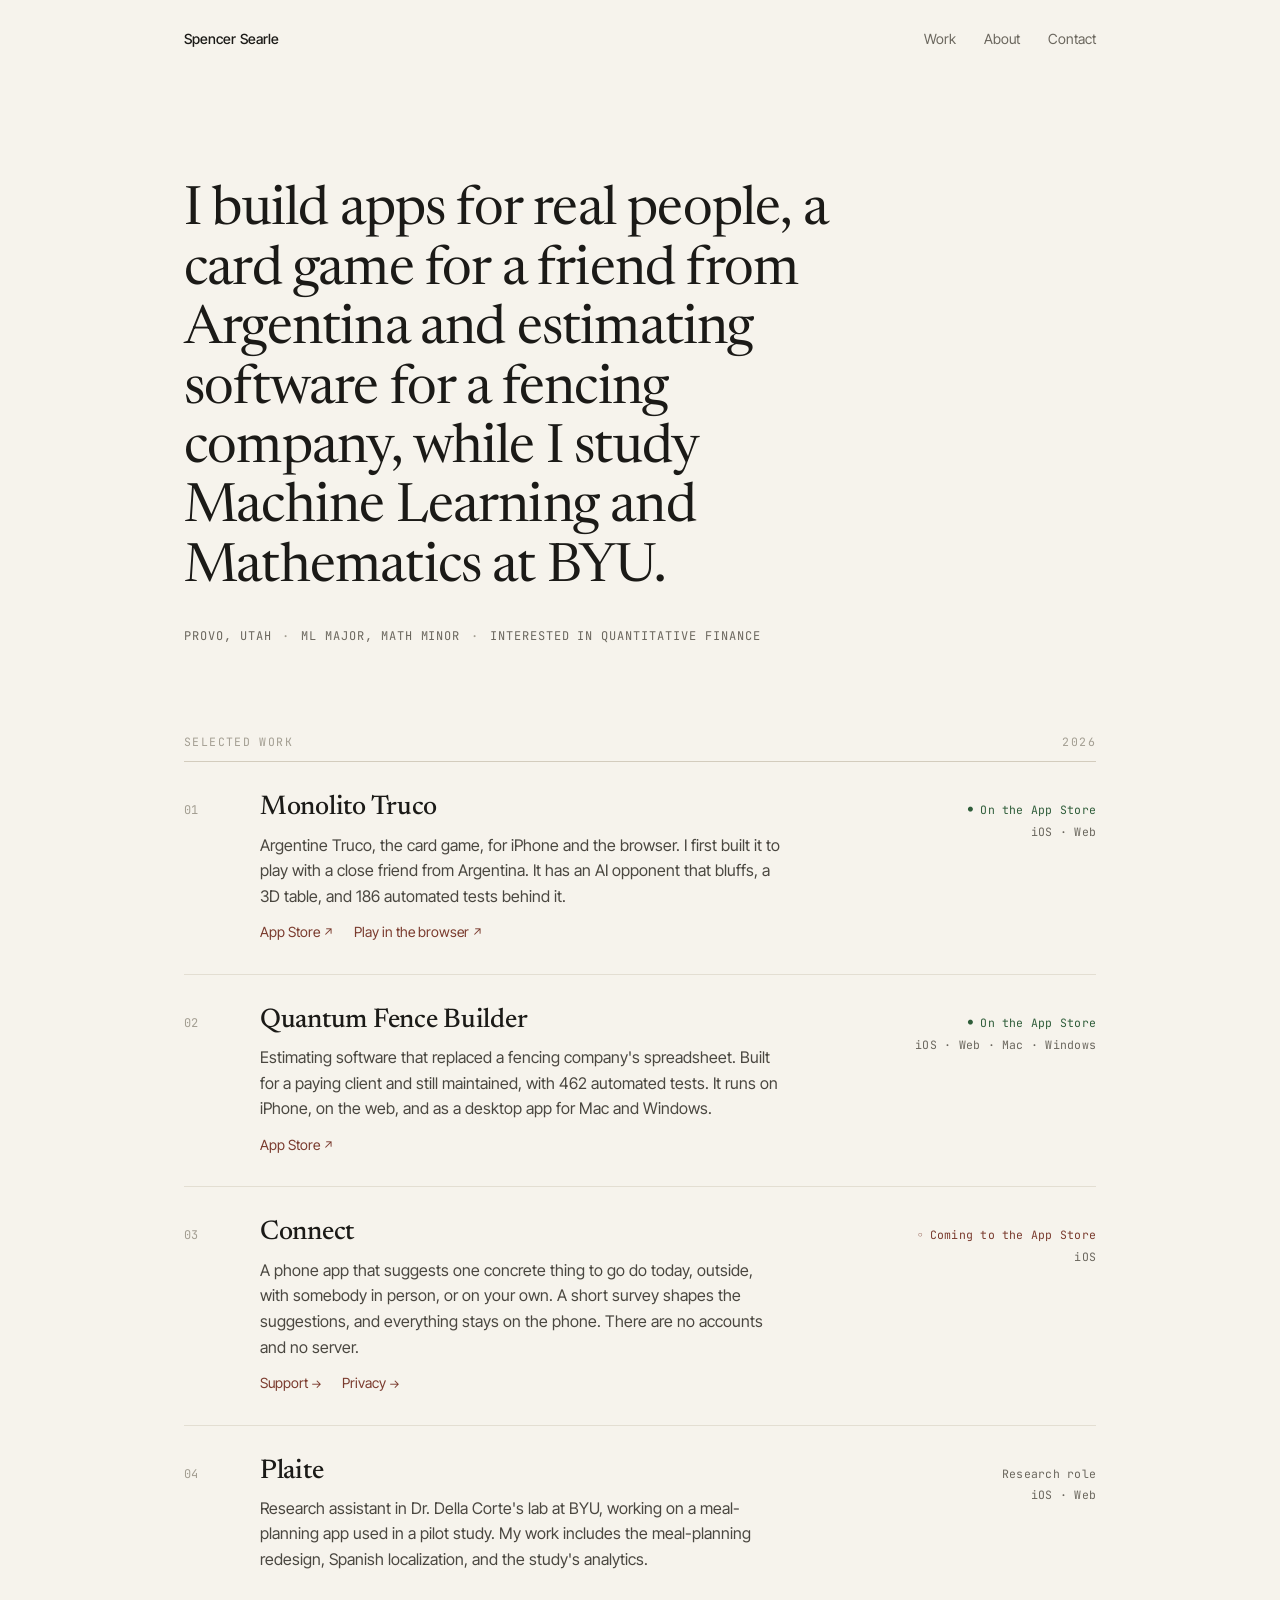
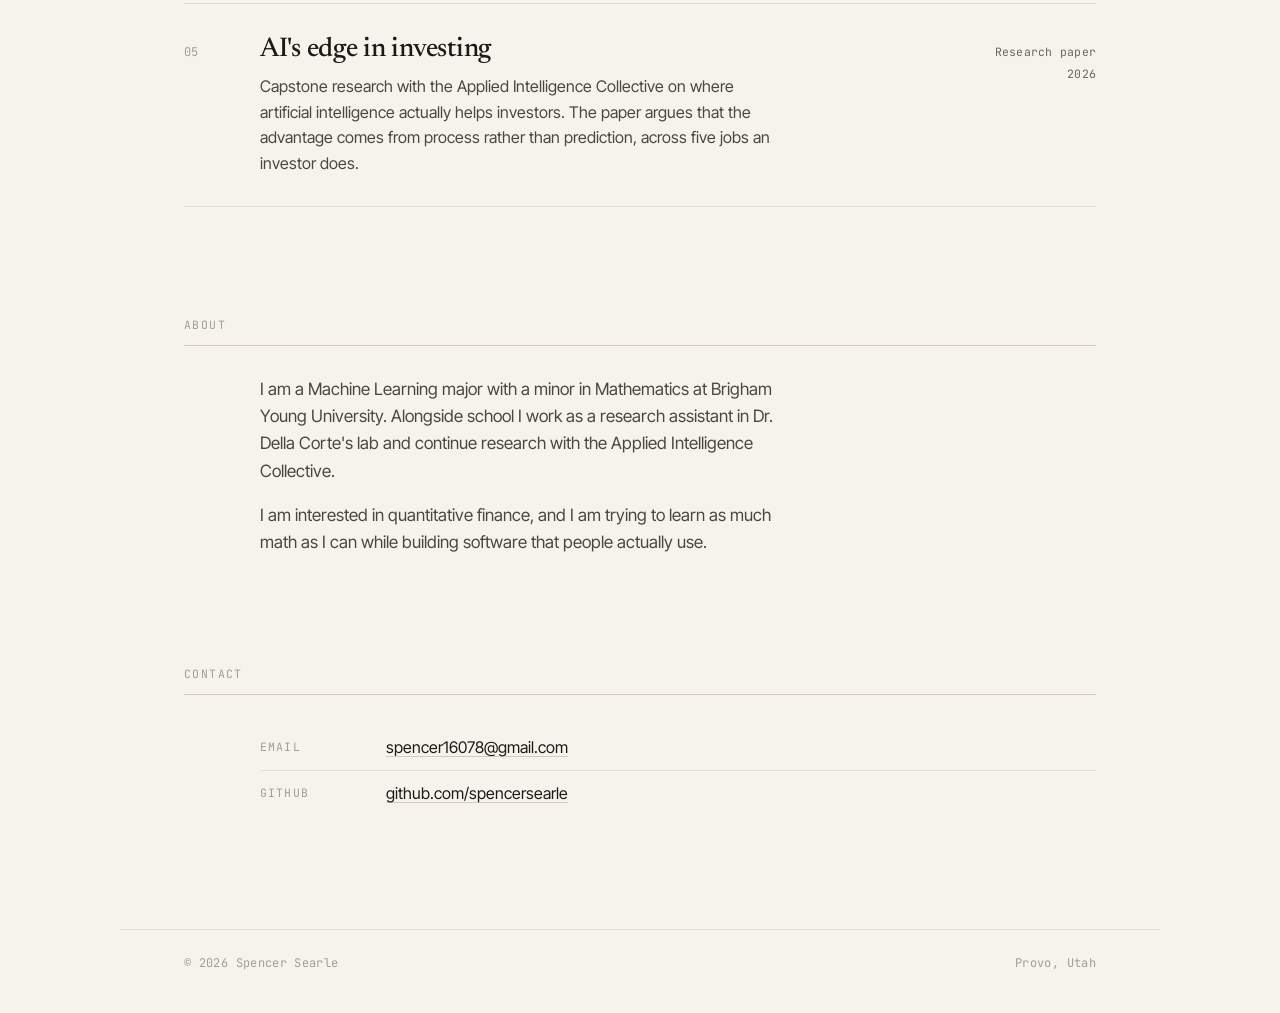
==== index.html @ 627485b9 "Portfolio v1: home page, Connect privacy and support pages Editorial design: warm paper, serif headi" ====
<!doctype html>
<html lang="en">
<head>
  <meta charset="utf-8">
  <meta name="viewport" content="width=device-width, initial-scale=1">
  <title>Spencer Searle</title>
  <meta name="description" content="Spencer Searle, Machine Learning major and Mathematics minor at Brigham Young University. Apps on the App Store and research in machine learning and finance.">
  <meta name="theme-color" content="#F6F3EC" media="(prefers-color-scheme: light)">
  <meta name="theme-color" content="#161512" media="(prefers-color-scheme: dark)">
  <meta property="og:title" content="Spencer Searle">
  <meta property="og:description" content="Machine Learning and Mathematics at BYU. Apps on the App Store and research in machine learning and finance.">
  <meta property="og:type" content="website">
  <meta property="og:url" content="https://spencersearle.github.io/">
  <link rel="icon" href="/assets/favicon.svg" type="image/svg+xml">
  <link rel="preconnect" href="https://fonts.googleapis.com">
  <link rel="preconnect" href="https://fonts.gstatic.com" crossorigin>
  <link href="https://fonts.googleapis.com/css2?family=Inter+Tight:wght@400;500&family=JetBrains+Mono:wght@400&family=Newsreader:opsz,wght@6..72,400;6..72,500&display=swap" rel="stylesheet">
  <link rel="stylesheet" href="/assets/site.css">
</head>
<body>
  <a class="skip" href="#work">Skip to work</a>

  <header class="wrap site-head">
    <a class="name" href="/">Spencer Searle</a>
    <nav aria-label="Primary">
      <a href="#work">Work</a>
      <a href="#about">About</a>
      <a href="#contact">Contact</a>
    </nav>
  </header>

  <main>
    <section class="wrap hero">
      <!-- Placeholder intro. Spencer is rewriting this himself. -->
      <h1>I build apps for real people, a card game for a friend from Argentina and estimating software for a fencing company, while I study Machine Learning and Mathematics at BYU.</h1>
      <p class="meta-line"><span>Provo, Utah</span><span>ML major, Math minor</span><span>Interested in quantitative finance</span></p>
    </section>

    <section class="wrap block" id="work" aria-labelledby="work-h">
      <h2 class="sec-head" id="work-h"><span>Selected work</span><span>2026</span></h2>
      <ol class="work">
        <li>
          <span class="n">01</span>
          <div>
            <h3>Monolito Truco</h3>
            <p>Argentine Truco, the card game, for iPhone and the browser. I first built it to play with a close friend from Argentina. It has an AI opponent that bluffs, a 3D table, and 186 automated tests behind it.</p>
            <div class="links">
              <a href="https://apps.apple.com/us/app/monolito-truco/id6793739346">App Store</a>
              <a href="https://spencersearle.github.io/monolito-truco/">Play in the browser</a>
            </div>
          </div>
          <div class="side"><span class="status live">On the App Store</span>iOS · Web</div>
        </li>
        <li>
          <span class="n">02</span>
          <div>
            <h3>Quantum Fence Builder</h3>
            <p>Estimating software that replaced a fencing company's spreadsheet. Built for a paying client and still maintained, with 462 automated tests. It runs on iPhone, on the web, and as a desktop app for Mac and Windows.</p>
            <div class="links">
              <a href="https://apps.apple.com/us/app/quantum-fence-builder/id6800944401">App Store</a>
            </div>
          </div>
          <div class="side"><span class="status live">On the App Store</span>iOS · Web · Mac · Windows</div>
        </li>
        <li>
          <span class="n">03</span>
          <div>
            <h3>Connect</h3>
            <p>A phone app that suggests one concrete thing to go do today, outside, with somebody in person, or on your own. A short survey shapes the suggestions, and everything stays on the phone. There are no accounts and no server.</p>
            <div class="links">
              <a href="/connect/support/">Support</a>
              <a href="/connect/privacy/">Privacy</a>
            </div>
          </div>
          <div class="side"><span class="status soon">Coming to the App Store</span>iOS</div>
        </li>
        <li>
          <span class="n">04</span>
          <div>
            <h3>Plaite</h3>
            <p>Research assistant in Dr. Della Corte's lab at BYU, working on a meal-planning app used in a pilot study. My work includes the meal-planning redesign, Spanish localization, and the study's analytics.</p>
          </div>
          <div class="side"><span class="status">Research role</span>iOS · Web</div>
        </li>
        <li>
          <span class="n">05</span>
          <div>
            <h3>AI's edge in investing</h3>
            <p>Capstone research with the Applied Intelligence Collective on where artificial intelligence actually helps investors. The paper argues that the advantage comes from process rather than prediction, across five jobs an investor does.</p>
          </div>
          <div class="side"><span class="status">Research paper</span>2026</div>
        </li>
      </ol>
    </section>

    <section class="wrap block" id="about" aria-labelledby="about-h">
      <h2 class="sec-head" id="about-h"><span>About</span><span></span></h2>
      <div class="two-col">
        <span class="n"></span>
        <div class="prose">
          <p>I am a Machine Learning major with a minor in Mathematics at Brigham Young University. Alongside school I work as a research assistant in Dr. Della Corte's lab and continue research with the Applied Intelligence Collective.</p>
          <p>I am interested in quantitative finance, and I am trying to learn as much math as I can while building software that people actually use.</p>
          <!-- Resume slot. Not linked until Spencer picks the PDF.
          <p><a href="/resume.pdf">Resume (PDF)</a></p>
          -->
        </div>
      </div>
    </section>

    <section class="wrap block" id="contact" aria-labelledby="contact-h">
      <h2 class="sec-head" id="contact-h"><span>Contact</span><span></span></h2>
      <div class="two-col">
        <span class="n"></span>
        <ul class="contact">
          <li><span class="k">Email</span><a href="mailto:spencer16078@gmail.com">spencer16078@gmail.com</a></li>
          <li><span class="k">GitHub</span><a href="https://github.com/spencersearle">github.com/spencersearle</a></li>
          <!-- LinkedIn: add the profile URL before going live.
          <li><span class="k">LinkedIn</span><a href="https://www.linkedin.com/in/">linkedin.com/in/</a></li>
          -->
        </ul>
      </div>
    </section>
  </main>

  <footer class="wrap site-foot">
    <span>© 2026 Spencer Searle</span>
    <span>Provo, Utah</span>
  </footer>
</body>
</html>
---- assets/site.css ----
/* Editorial direction: warm paper, serif headings, mono metadata.
   One stylesheet for every page on the site. */

:root {
  --paper: #F6F3EC;
  --paper-raised: #EFEAE0;
  --ink: #1B1A17;
  --ink-soft: #4A4740;
  --muted: #6B675E;
  --faint: #A39E92;
  --rule: #E3DED2;
  --rule-strong: #D3CCBD;
  --accent: #7A3B2E;
  --live: #2F5D3A;

  --serif: 'Newsreader', Georgia, 'Times New Roman', serif;
  --sans: 'Inter Tight', -apple-system, BlinkMacSystemFont, 'Segoe UI', sans-serif;
  --mono: 'JetBrains Mono', ui-monospace, 'SF Mono', Menlo, monospace;

  --measure: 1040px;
  --gutter: clamp(20px, 5vw, 64px);

  color-scheme: light;
}

@media (prefers-color-scheme: dark) {
  :root {
    --paper: #161512;
    --paper-raised: #1E1C18;
    --ink: #ECE7DC;
    --ink-soft: #BDB7AA;
    --muted: #8F897C;
    --faint: #66615A;
    --rule: #2A2823;
    --rule-strong: #3A372F;
    --accent: #D9917F;
    --live: #8CC497;
    color-scheme: dark;
  }
}

*, *::before, *::after { box-sizing: border-box; }

html { -webkit-text-size-adjust: 100%; }

body {
  margin: 0;
  background: var(--paper);
  color: var(--ink);
  font: 400 16px/1.6 var(--sans);
  -webkit-font-smoothing: antialiased;
  text-rendering: optimizeLegibility;
}

a { color: inherit; text-decoration-color: var(--rule-strong); text-underline-offset: 3px; text-decoration-thickness: 1px; }
a:hover { text-decoration-color: currentColor; }
a:focus-visible { outline: 2px solid var(--accent); outline-offset: 3px; border-radius: 2px; }

.wrap { max-width: var(--measure); margin: 0 auto; padding: 0 var(--gutter); }

.skip { position: absolute; left: -9999px; }
.skip:focus { left: 16px; top: 16px; background: var(--ink); color: var(--paper); padding: 8px 12px; z-index: 10; }

/* ---------- Header ---------- */

.site-head {
  display: flex; justify-content: space-between; align-items: baseline;
  gap: 24px; padding-top: 28px; padding-bottom: 28px;
  font-size: 14px; color: var(--muted);
}
.site-head .name { color: var(--ink); font-weight: 500; text-decoration: none; letter-spacing: .005em; }
.site-head nav { display: flex; gap: 28px; }
.site-head nav a { text-decoration: none; }
.site-head nav a:hover { color: var(--ink); }

/* ---------- Hero ---------- */

.hero { padding-block: clamp(48px, 10vw, 104px) clamp(56px, 9vw, 88px); }
.hero h1 {
  font: 400 clamp(32px, 5.2vw, 54px)/1.1 var(--serif);
  letter-spacing: -.015em;
  margin: 0;
  max-width: 22ch;
  font-optical-sizing: auto;
}
.meta-line {
  font: 400 12px/1.8 var(--mono);
  letter-spacing: .08em;
  text-transform: uppercase;
  color: var(--muted);
  margin: 28px 0 0;
}
.meta-line span + span::before { content: "·"; margin: 0 .9em; color: var(--faint); }

/* ---------- Section heading ---------- */

.sec-head {
  display: flex; justify-content: space-between;
  font: 400 11.5px/1 var(--mono);
  letter-spacing: .12em; text-transform: uppercase;
  color: var(--faint);
  padding-bottom: 14px;
  border-bottom: 1px solid var(--rule-strong);
  margin: 0;
}

/* ---------- Work index ---------- */

.work { list-style: none; margin: 0 0 clamp(72px, 10vw, 112px); padding: 0; }
.work li {
  display: grid;
  grid-template-columns: 52px minmax(0, 1fr) 210px;
  gap: 24px;
  padding: 30px 0;
  border-bottom: 1px solid var(--rule);
  align-items: baseline;
}
.work .n { font: 400 12px/1 var(--mono); color: var(--faint); padding-top: 4px; }
.work h3 {
  font: 500 clamp(22px, 2.6vw, 27px)/1.2 var(--serif);
  letter-spacing: -.01em;
  margin: 0 0 8px;
}
.work p { margin: 0; color: var(--ink-soft); max-width: 58ch; }
.work .links { margin-top: 12px; display: flex; flex-wrap: wrap; gap: 6px 20px; font-size: 14px; }
.work .links a { color: var(--accent); text-decoration: none; }
.work .links a:hover { text-decoration: underline; }
.work .links a::after { content: " ↗"; font-size: .85em; }
.work .links a[href^="/"]::after, .work .links a[href^="#"]::after { content: " →"; }

.side { text-align: right; font: 400 11.5px/1.9 var(--mono); color: var(--muted); letter-spacing: .02em; }
.status { display: block; }
.status.live { color: var(--live); }
.status.live::before { content: "●"; font-size: 8px; margin-right: 7px; vertical-align: 2px; }
.status.soon { color: var(--accent); }
.status.soon::before { content: "○"; font-size: 8px; margin-right: 7px; vertical-align: 2px; }

/* ---------- About & contact ---------- */

.two-col {
  display: grid; grid-template-columns: 52px minmax(0, 1fr); gap: 24px;
  padding: 30px 0 0;
}
.two-col .prose { max-width: 60ch; }
.prose p { margin: 0 0 1em; color: var(--ink-soft); font-size: 17px; }
.prose p:last-child { margin-bottom: 0; }

section + section { margin-top: 0; }
.block { margin-bottom: clamp(72px, 10vw, 112px); }

.contact { list-style: none; margin: 0; padding: 0; }
.contact li { display: grid; grid-template-columns: 110px 1fr; gap: 16px; padding: 10px 0; border-bottom: 1px solid var(--rule); }
.contact li:last-child { border-bottom: 0; }
.contact .k { font: 400 11.5px/2 var(--mono); letter-spacing: .1em; text-transform: uppercase; color: var(--faint); }

/* ---------- Footer ---------- */

.site-foot {
  border-top: 1px solid var(--rule);
  padding-top: 24px; padding-bottom: 40px;
  display: flex; justify-content: space-between; gap: 16px; flex-wrap: wrap;
  font: 400 12px/1.6 var(--mono); color: var(--faint); letter-spacing: .03em;
}
.site-foot a { text-decoration: none; }
.site-foot a:hover { color: var(--ink); }

/* ---------- Document pages (privacy, support) ---------- */

.doc { padding-block: clamp(40px, 8vw, 80px) clamp(64px, 10vw, 104px); }
.doc .crumb { font: 400 12px/1 var(--mono); letter-spacing: .1em; text-transform: uppercase; color: var(--faint); margin: 0 0 20px; }
.doc .crumb a { text-decoration: none; }
.doc .crumb a:hover { color: var(--ink); }
.doc h1 { font: 400 clamp(32px, 5vw, 46px)/1.1 var(--serif); letter-spacing: -.015em; margin: 0; }
.doc .updated { font: 400 12px/1 var(--mono); color: var(--muted); letter-spacing: .04em; margin: 18px 0 0; }
.doc .lede { font: 400 20px/1.5 var(--serif); color: var(--ink); max-width: 36em; margin: 36px 0 0; }
.doc h2 {
  font: 500 22px/1.25 var(--serif); letter-spacing: -.005em;
  margin: 48px 0 12px; padding-top: 24px; border-top: 1px solid var(--rule);
}
.doc p, .doc li { color: var(--ink-soft); max-width: 65ch; }
.doc ul { padding-left: 1.2em; }
.doc li { margin-bottom: .5em; }
.doc li::marker { color: var(--faint); }
.doc strong { color: var(--ink); font-weight: 500; }
.doc .callout {
  background: var(--paper-raised); border-left: 2px solid var(--accent);
  padding: 18px 22px; margin: 32px 0 0; max-width: 65ch;
}
.doc .callout p { margin: 0; color: var(--ink); }

/* ---------- Small screens ---------- */

@media (max-width: 720px) {
  .site-head nav { gap: 18px; }
  .work li { grid-template-columns: 1fr; gap: 6px; padding: 26px 0; }
  .work .n { padding: 0 0 4px; }
  .side { text-align: left; display: flex; flex-wrap: wrap; gap: 0 18px; margin-top: 10px; }
  .side .status { display: inline; }
  .two-col { grid-template-columns: 1fr; gap: 0; }
  .two-col > .n { display: none; }
  .contact li { grid-template-columns: 84px 1fr; }
  .meta-line span { display: inline-block; }
}

@media (max-width: 420px) {
  .site-head { flex-direction: column; gap: 10px; }
  .meta-line span + span::before { content: none; }
  .meta-line span { display: block; }
}

@media (prefers-reduced-motion: no-preference) {
  a { transition: color .15s, text-decoration-color .15s; }
}
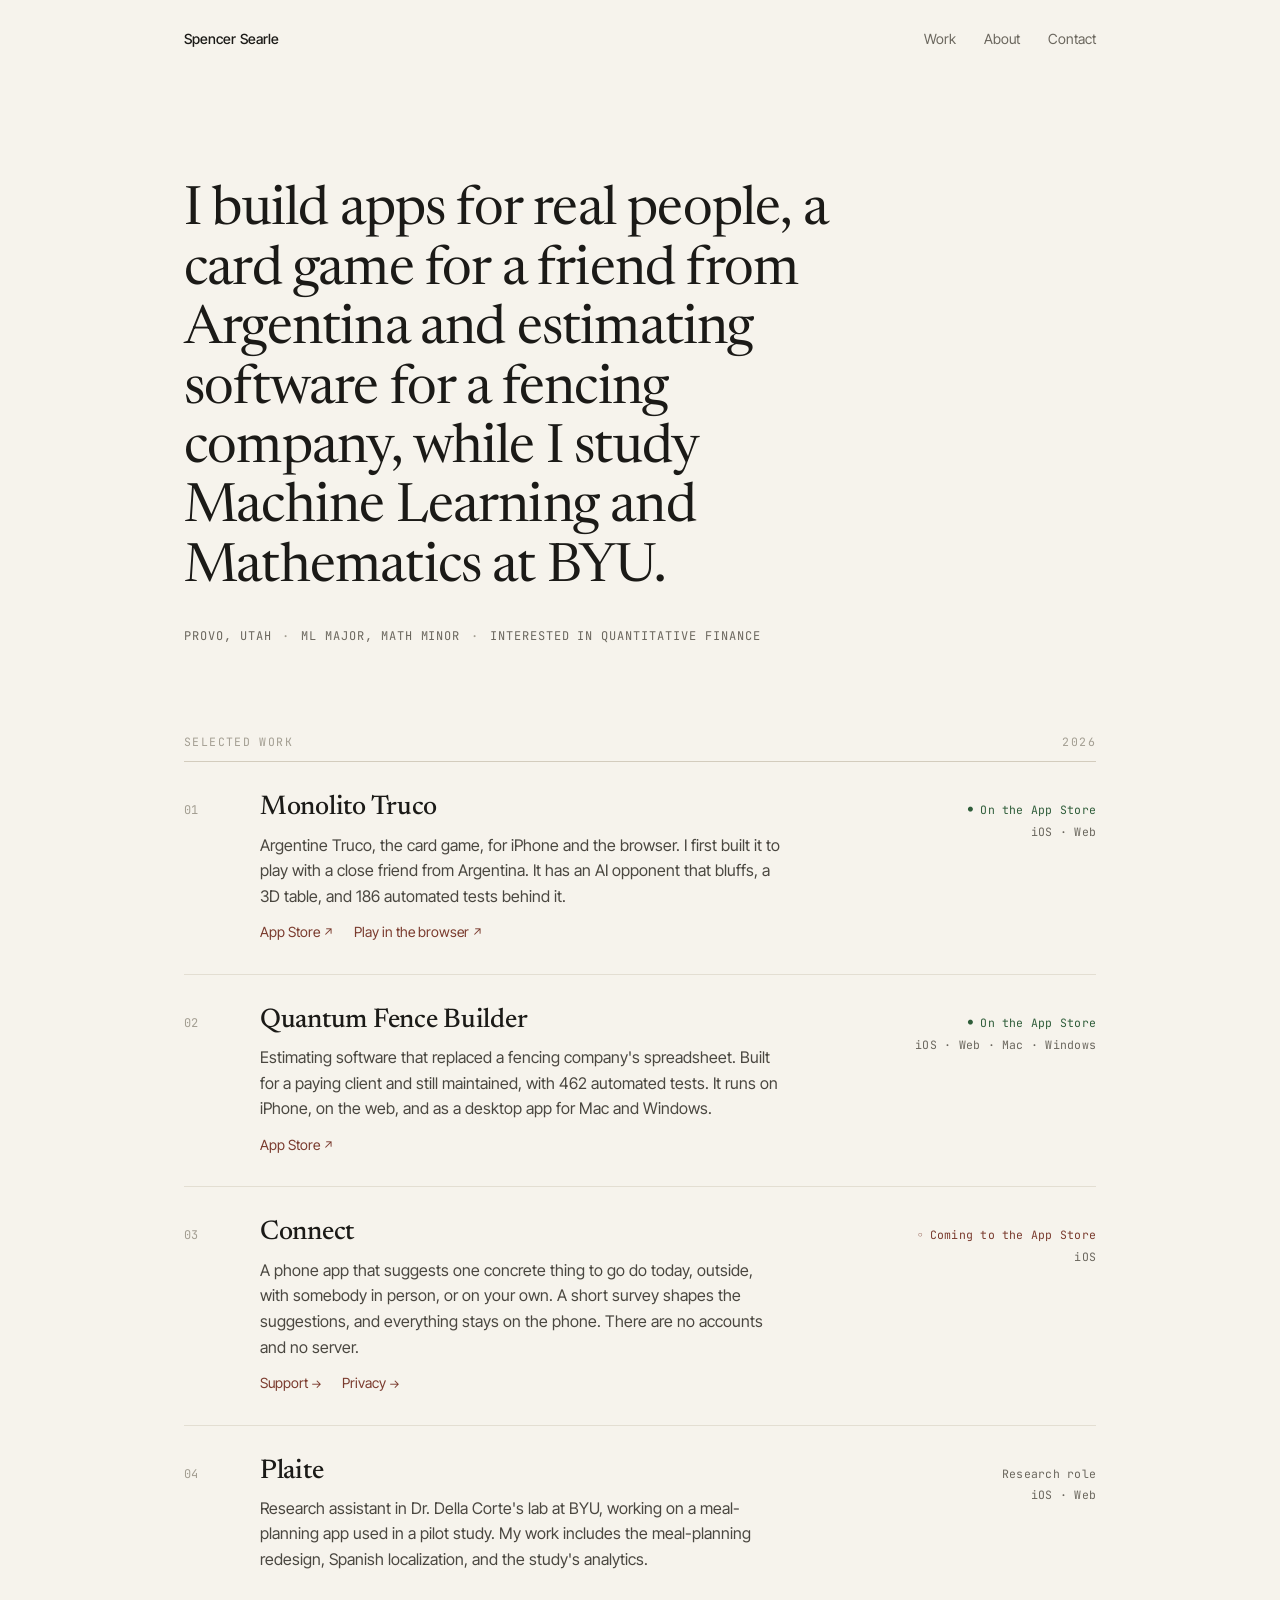
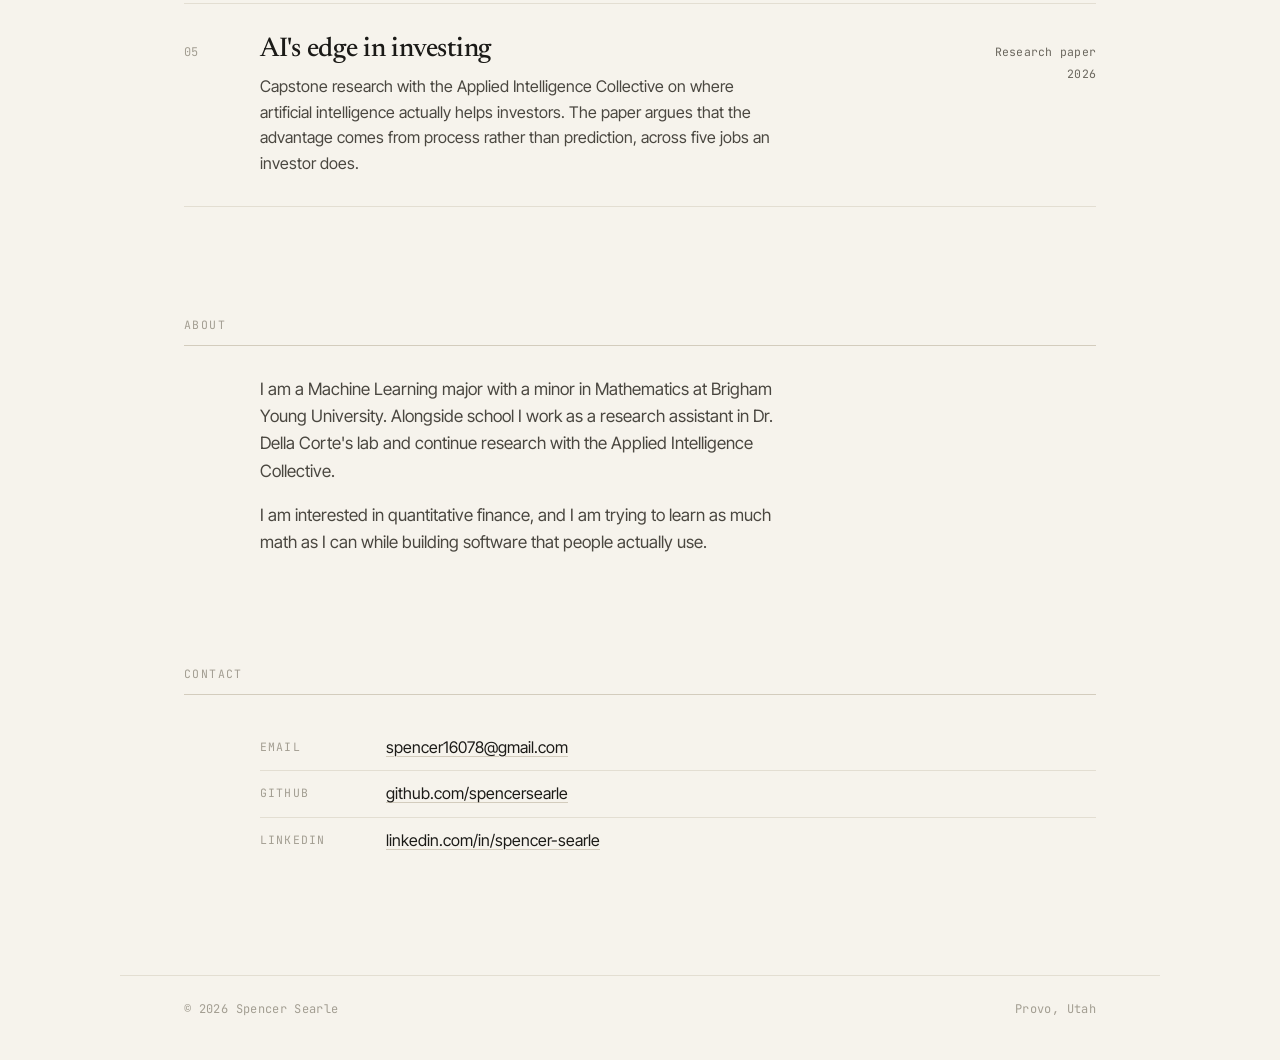
==== commit 2b726907: "Add LinkedIn to contact Co-Authored-By: Claude Opus 5.5 <noreply@anthropic.com>" ====
--- a/index.html
+++ b/index.html
@@ -114,9 +114,7 @@
         <ul class="contact">
           <li><span class="k">Email</span><a href="mailto:spencer16078@gmail.com">spencer16078@gmail.com</a></li>
           <li><span class="k">GitHub</span><a href="https://github.com/spencersearle">github.com/spencersearle</a></li>
-          <!-- LinkedIn: add the profile URL before going live.
-          <li><span class="k">LinkedIn</span><a href="https://www.linkedin.com/in/">linkedin.com/in/</a></li>
-          -->
+          <li><span class="k">LinkedIn</span><a href="https://www.linkedin.com/in/spencer-searle-163620233/">linkedin.com/in/spencer-searle</a></li>
         </ul>
       </div>
     </section>
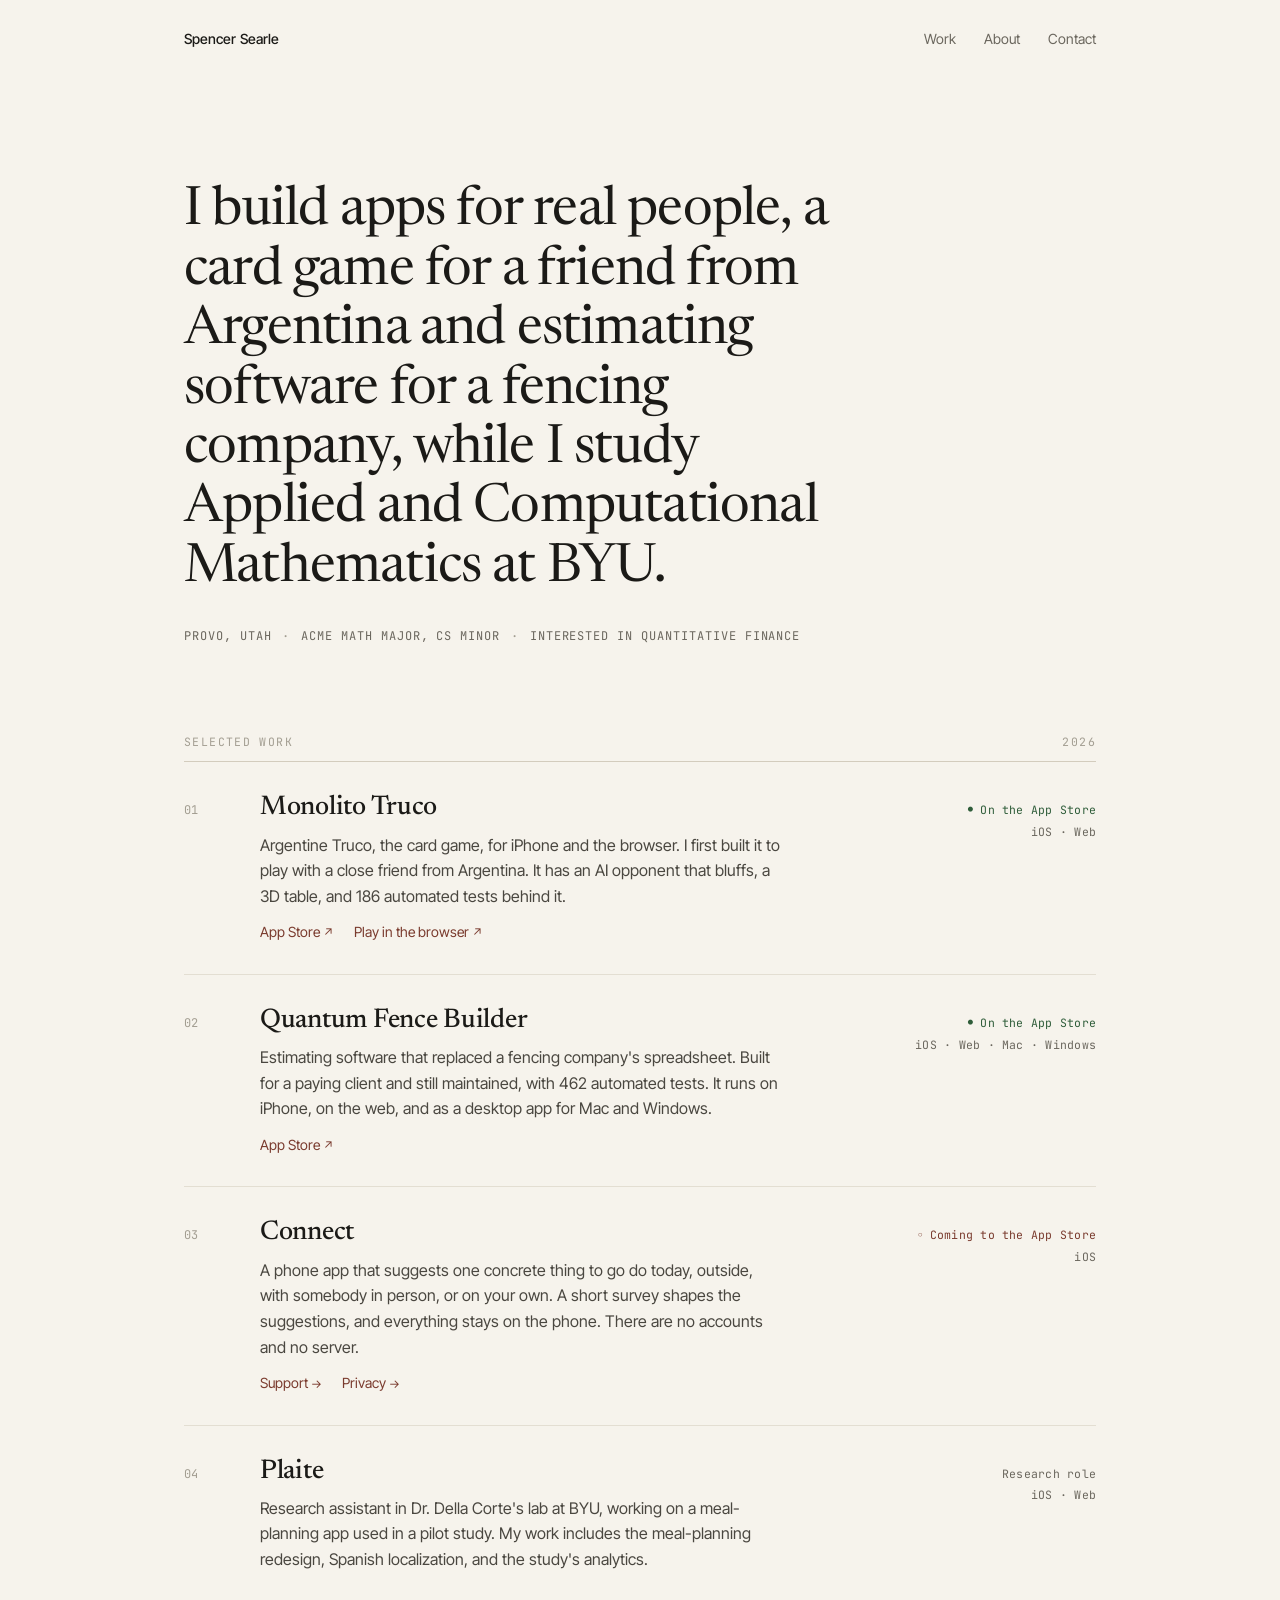
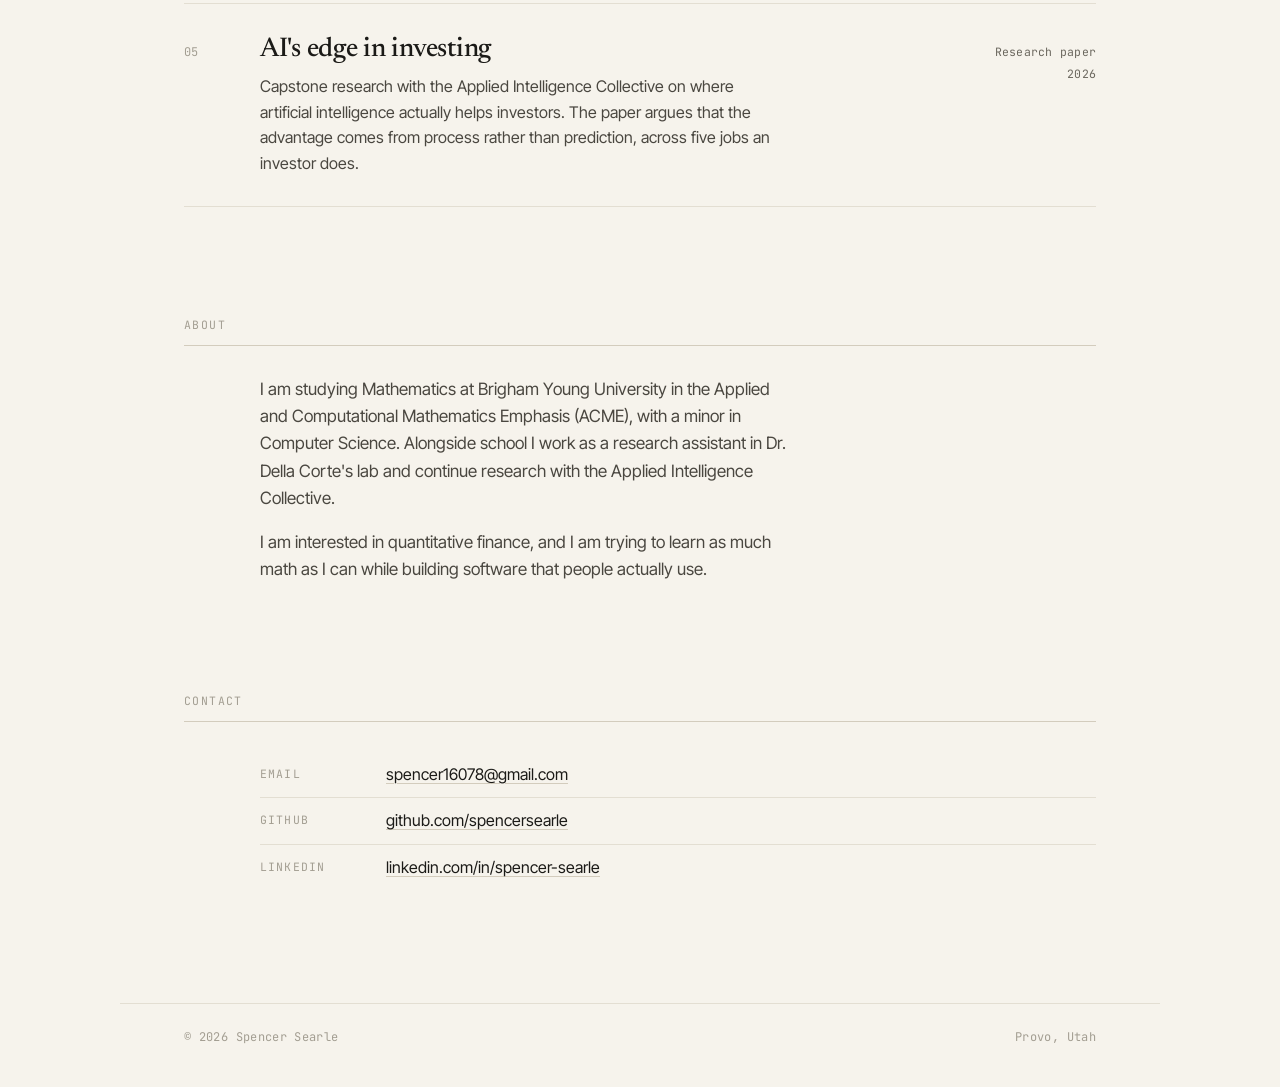
==== commit 916234ee: "Update degree to ACME with a CS minor Co-Authored-By: Claude Opus 5.5 <noreply@anthropic.com>" ====
--- a/index.html
+++ b/index.html
@@ -4,11 +4,11 @@
   <meta charset="utf-8">
   <meta name="viewport" content="width=device-width, initial-scale=1">
   <title>Spencer Searle</title>
-  <meta name="description" content="Spencer Searle, Machine Learning major and Mathematics minor at Brigham Young University. Apps on the App Store and research in machine learning and finance.">
+  <meta name="description" content="Spencer Searle, Applied and Computational Mathematics (ACME) major with a Computer Science minor at Brigham Young University. Apps on the App Store and research in machine learning and finance.">
   <meta name="theme-color" content="#F6F3EC" media="(prefers-color-scheme: light)">
   <meta name="theme-color" content="#161512" media="(prefers-color-scheme: dark)">
   <meta property="og:title" content="Spencer Searle">
-  <meta property="og:description" content="Machine Learning and Mathematics at BYU. Apps on the App Store and research in machine learning and finance.">
+  <meta property="og:description" content="Applied and Computational Mathematics at BYU. Apps on the App Store and research in machine learning and finance.">
   <meta property="og:type" content="website">
   <meta property="og:url" content="https://spencersearle.github.io/">
   <link rel="icon" href="/assets/favicon.svg" type="image/svg+xml">
@@ -32,8 +32,8 @@
   <main>
     <section class="wrap hero">
       <!-- Placeholder intro. Spencer is rewriting this himself. -->
-      <h1>I build apps for real people, a card game for a friend from Argentina and estimating software for a fencing company, while I study Machine Learning and Mathematics at BYU.</h1>
-      <p class="meta-line"><span>Provo, Utah</span><span>ML major, Math minor</span><span>Interested in quantitative finance</span></p>
+      <h1>I build apps for real people, a card game for a friend from Argentina and estimating software for a fencing company, while I study Applied and Computational Mathematics at BYU.</h1>
+      <p class="meta-line"><span>Provo, Utah</span><span>ACME Math major, CS minor</span><span>Interested in quantitative finance</span></p>
     </section>
 
     <section class="wrap block" id="work" aria-labelledby="work-h">
@@ -98,7 +98,7 @@
       <div class="two-col">
         <span class="n"></span>
         <div class="prose">
-          <p>I am a Machine Learning major with a minor in Mathematics at Brigham Young University. Alongside school I work as a research assistant in Dr. Della Corte's lab and continue research with the Applied Intelligence Collective.</p>
+          <p>I am studying Mathematics at Brigham Young University in the Applied and Computational Mathematics Emphasis (ACME), with a minor in Computer Science. Alongside school I work as a research assistant in Dr. Della Corte's lab and continue research with the Applied Intelligence Collective.</p>
           <p>I am interested in quantitative finance, and I am trying to learn as much math as I can while building software that people actually use.</p>
           <!-- Resume slot. Not linked until Spencer picks the PDF.
           <p><a href="/resume.pdf">Resume (PDF)</a></p>
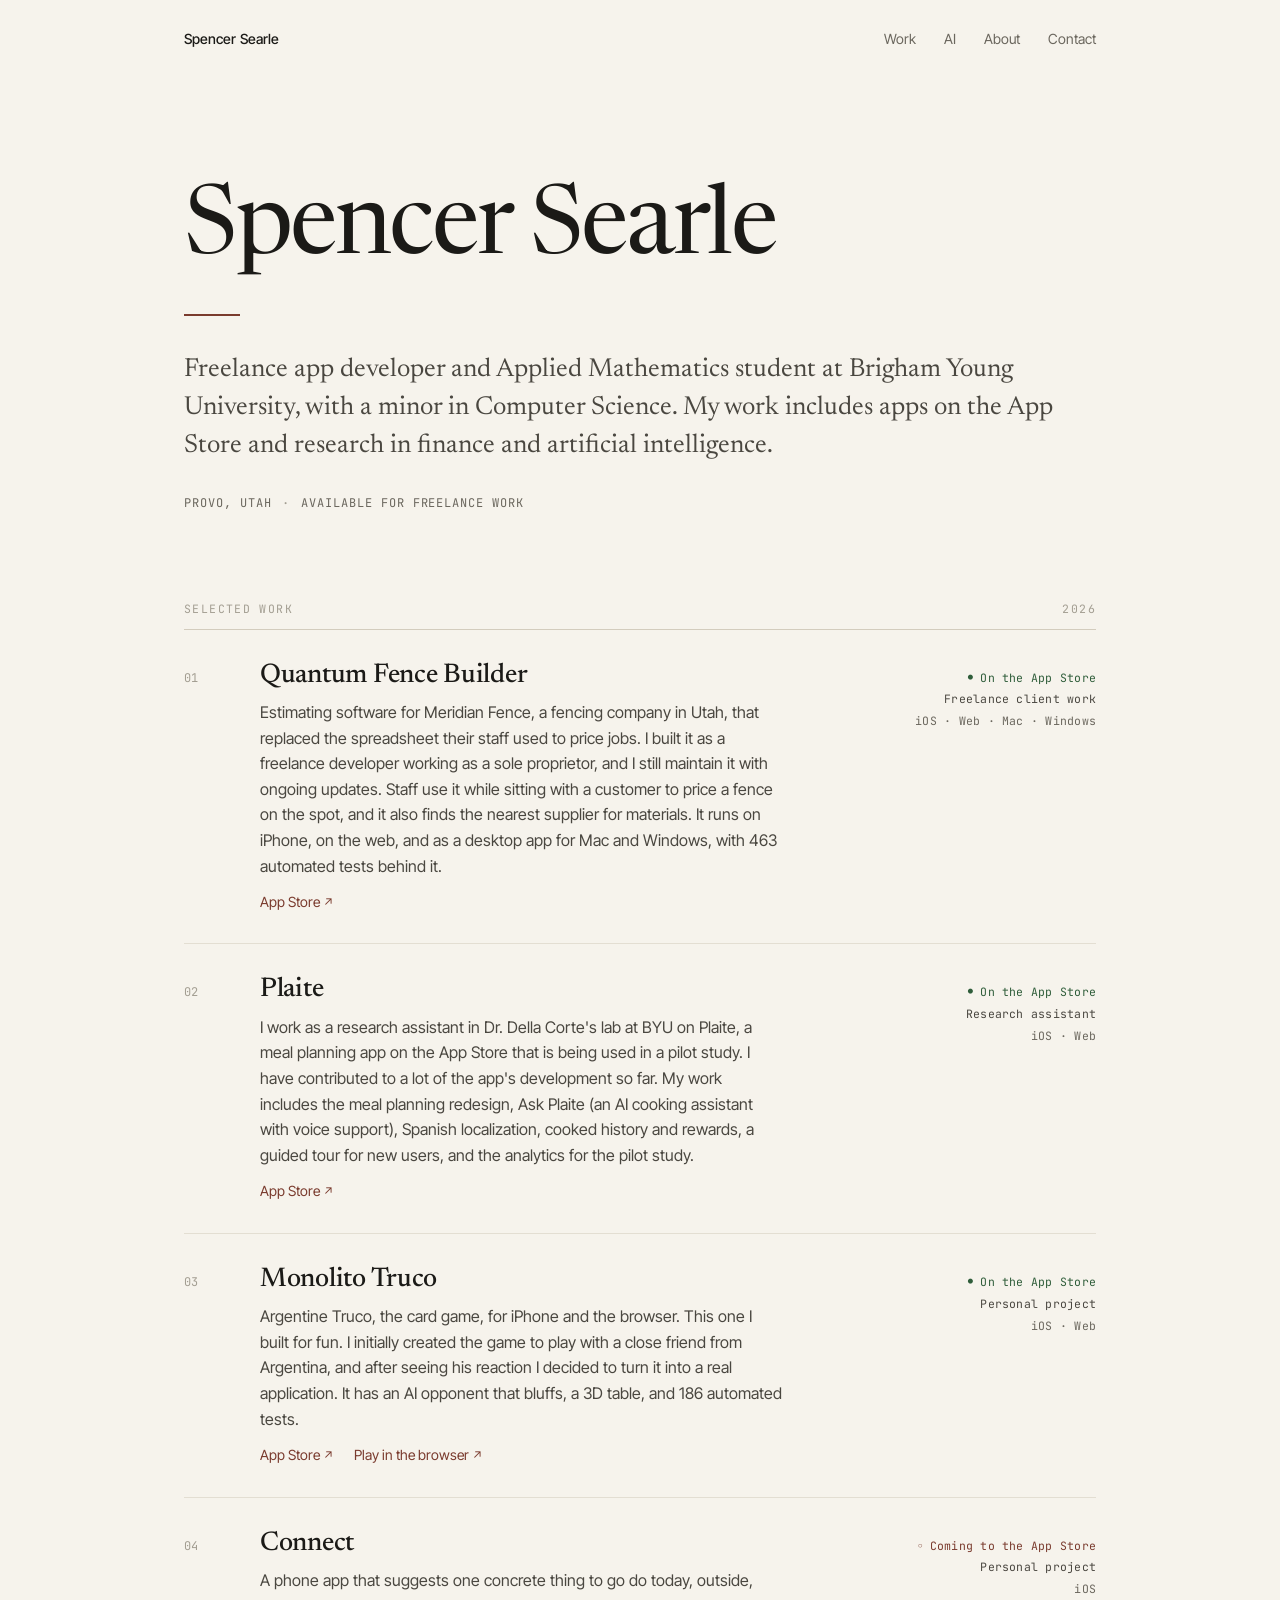
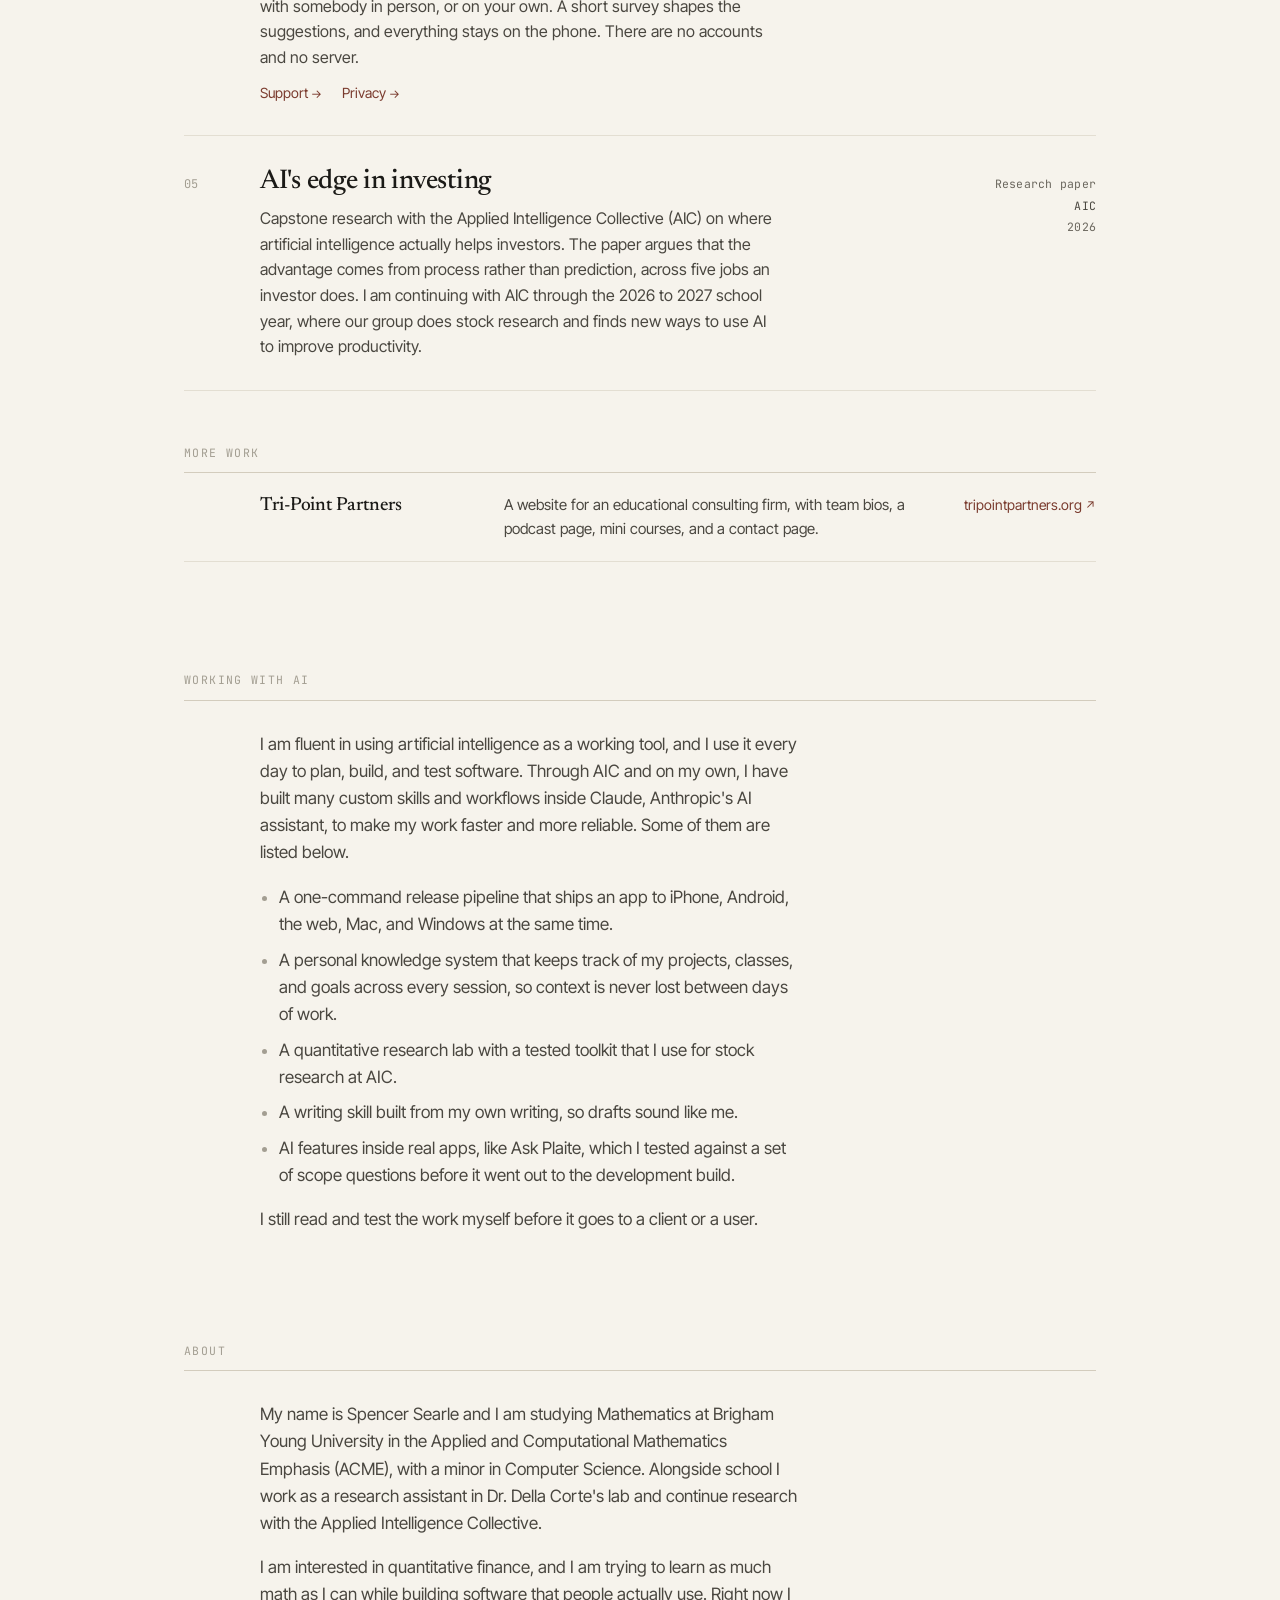
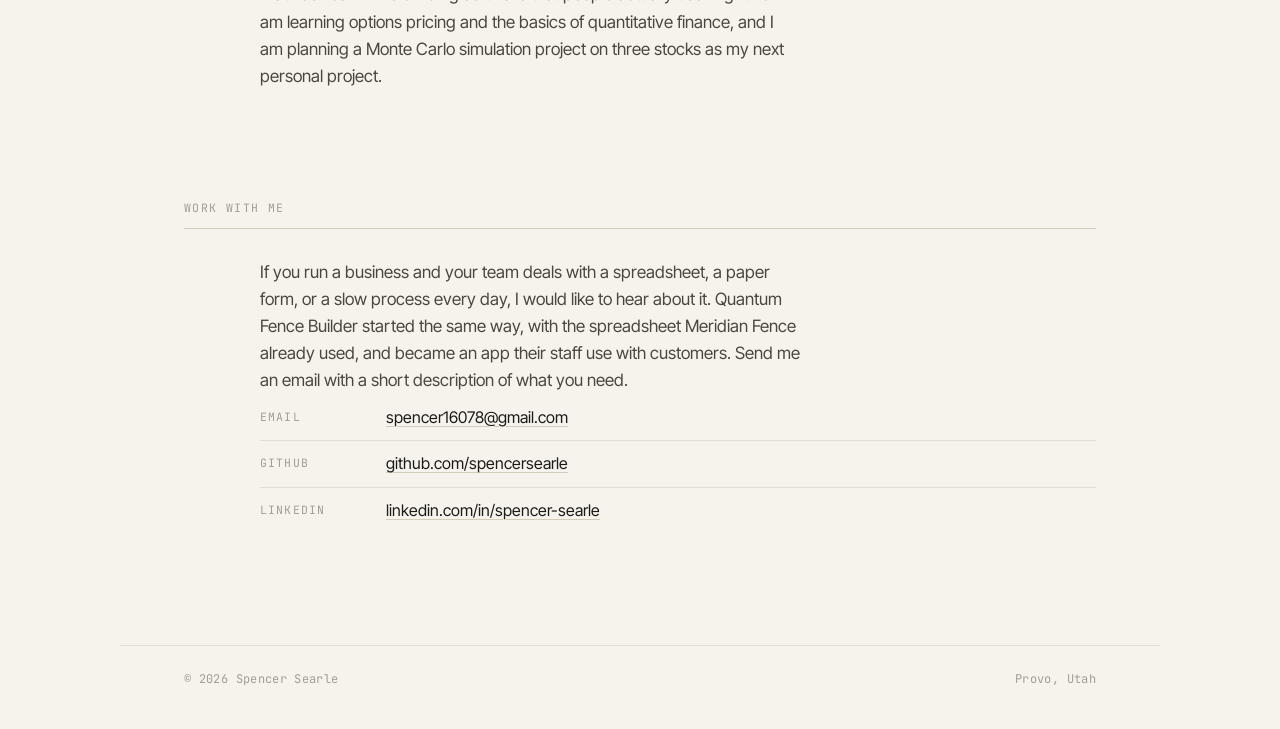
==== commit 76b8e716: "Portfolio v2: reframe for business owners, add AI section and Tri-Point Partners Co-Authored-By: Cla" ====
--- a/index.html
+++ b/index.html
@@ -4,11 +4,11 @@
   <meta charset="utf-8">
   <meta name="viewport" content="width=device-width, initial-scale=1">
   <title>Spencer Searle</title>
-  <meta name="description" content="Spencer Searle, Applied and Computational Mathematics (ACME) major with a Computer Science minor at Brigham Young University. Apps on the App Store and research in machine learning and finance.">
+  <meta name="description" content="Spencer Searle, app developer and Applied and Computational Mathematics (ACME) student at Brigham Young University. Freelance and research apps on the App Store, built with a strong working knowledge of AI.">
   <meta name="theme-color" content="#F6F3EC" media="(prefers-color-scheme: light)">
   <meta name="theme-color" content="#161512" media="(prefers-color-scheme: dark)">
   <meta property="og:title" content="Spencer Searle">
-  <meta property="og:description" content="Applied and Computational Mathematics at BYU. Apps on the App Store and research in machine learning and finance.">
+  <meta property="og:description" content="App developer and Applied and Computational Mathematics student at BYU. Freelance and research apps on the App Store.">
   <meta property="og:type" content="website">
   <meta property="og:url" content="https://spencersearle.github.io/">
   <link rel="icon" href="/assets/favicon.svg" type="image/svg+xml">
@@ -24,6 +24,7 @@
     <a class="name" href="/">Spencer Searle</a>
     <nav aria-label="Primary">
       <a href="#work">Work</a>
+      <a href="#ai">AI</a>
       <a href="#about">About</a>
       <a href="#contact">Contact</a>
     </nav>
@@ -31,9 +32,10 @@
 
   <main>
     <section class="wrap hero">
-      <!-- Placeholder intro. Spencer is rewriting this himself. -->
-      <h1>I build apps for real people, a card game for a friend from Argentina and estimating software for a fencing company, while I study Applied and Computational Mathematics at BYU.</h1>
-      <p class="meta-line"><span>Provo, Utah</span><span>ACME Math major, CS minor</span><span>Interested in quantitative finance</span></p>
+      <h1 class="hero-name">Spencer Searle</h1>
+      <span class="hero-dash" aria-hidden="true"></span>
+      <p class="hero-lede">Freelance app developer and Applied Mathematics student at Brigham Young University, with a minor in Computer Science. My work includes apps on the App Store and research in finance and artificial intelligence.</p>
+      <p class="meta-line"><span>Provo, Utah</span><span>Available for freelance work</span></p>
     </section>
 
     <section class="wrap block" id="work" aria-labelledby="work-h">
@@ -42,28 +44,39 @@
         <li>
           <span class="n">01</span>
           <div>
+            <h3>Quantum Fence Builder</h3>
+            <p>Estimating software for Meridian Fence, a fencing company in Utah, that replaced the spreadsheet their staff used to price jobs. I built it as a freelance developer working as a sole proprietor, and I still maintain it with ongoing updates. Staff use it while sitting with a customer to price a fence on the spot, and it also finds the nearest supplier for materials. It runs on iPhone, on the web, and as a desktop app for Mac and Windows, with 463 automated tests behind it.</p>
+            <div class="links">
+              <a href="https://apps.apple.com/us/app/quantum-fence-builder/id6800944401">App Store</a>
+            </div>
+          </div>
+          <div class="side"><span class="status live">On the App Store</span><span class="kind">Freelance client work</span>iOS · Web · Mac · Windows</div>
+        </li>
+        <li>
+          <span class="n">02</span>
+          <div>
+            <h3>Plaite</h3>
+            <p>I work as a research assistant in Dr. Della Corte's lab at BYU on Plaite, a meal planning app on the App Store that is being used in a pilot study. I have contributed to a lot of the app's development so far. My work includes the meal planning redesign, Ask Plaite (an AI cooking assistant with voice support), Spanish localization, cooked history and rewards, a guided tour for new users, and the analytics for the pilot study.</p>
+            <div class="links">
+              <a href="https://apps.apple.com/us/app/plaite/id6738847946">App Store</a>
+            </div>
+          </div>
+          <div class="side"><span class="status live">On the App Store</span><span class="kind">Research assistant</span>iOS · Web</div>
+        </li>
+        <li>
+          <span class="n">03</span>
+          <div>
             <h3>Monolito Truco</h3>
-            <p>Argentine Truco, the card game, for iPhone and the browser. I first built it to play with a close friend from Argentina. It has an AI opponent that bluffs, a 3D table, and 186 automated tests behind it.</p>
+            <p>Argentine Truco, the card game, for iPhone and the browser. This one I built for fun. I initially created the game to play with a close friend from Argentina, and after seeing his reaction I decided to turn it into a real application. It has an AI opponent that bluffs, a 3D table, and 186 automated tests.</p>
             <div class="links">
               <a href="https://apps.apple.com/us/app/monolito-truco/id6793739346">App Store</a>
               <a href="https://spencersearle.github.io/monolito-truco/">Play in the browser</a>
             </div>
           </div>
-          <div class="side"><span class="status live">On the App Store</span>iOS · Web</div>
+          <div class="side"><span class="status live">On the App Store</span><span class="kind">Personal project</span>iOS · Web</div>
         </li>
         <li>
-          <span class="n">02</span>
-          <div>
-            <h3>Quantum Fence Builder</h3>
-            <p>Estimating software that replaced a fencing company's spreadsheet. Built for a paying client and still maintained, with 462 automated tests. It runs on iPhone, on the web, and as a desktop app for Mac and Windows.</p>
-            <div class="links">
-              <a href="https://apps.apple.com/us/app/quantum-fence-builder/id6800944401">App Store</a>
-            </div>
-          </div>
-          <div class="side"><span class="status live">On the App Store</span>iOS · Web · Mac · Windows</div>
-        </li>
-        <li>
-          <span class="n">03</span>
+          <span class="n">04</span>
           <div>
             <h3>Connect</h3>
             <p>A phone app that suggests one concrete thing to go do today, outside, with somebody in person, or on your own. A short survey shapes the suggestions, and everything stays on the phone. There are no accounts and no server.</p>
@@ -72,25 +85,44 @@
               <a href="/connect/privacy/">Privacy</a>
             </div>
           </div>
-          <div class="side"><span class="status soon">Coming to the App Store</span>iOS</div>
-        </li>
-        <li>
-          <span class="n">04</span>
-          <div>
-            <h3>Plaite</h3>
-            <p>Research assistant in Dr. Della Corte's lab at BYU, working on a meal-planning app used in a pilot study. My work includes the meal-planning redesign, Spanish localization, and the study's analytics.</p>
-          </div>
-          <div class="side"><span class="status">Research role</span>iOS · Web</div>
+          <div class="side"><span class="status soon">Coming to the App Store</span><span class="kind">Personal project</span>iOS</div>
         </li>
         <li>
           <span class="n">05</span>
           <div>
             <h3>AI's edge in investing</h3>
-            <p>Capstone research with the Applied Intelligence Collective on where artificial intelligence actually helps investors. The paper argues that the advantage comes from process rather than prediction, across five jobs an investor does.</p>
+            <p>Capstone research with the Applied Intelligence Collective (AIC) on where artificial intelligence actually helps investors. The paper argues that the advantage comes from process rather than prediction, across five jobs an investor does. I am continuing with AIC through the 2026 to 2027 school year, where our group does stock research and finds new ways to use AI to improve productivity.</p>
           </div>
-          <div class="side"><span class="status">Research paper</span>2026</div>
+          <div class="side"><span class="status">Research paper</span><span class="kind">AIC</span>2026</div>
         </li>
       </ol>
+
+      <h2 class="sec-head sub-head"><span>More work</span><span></span></h2>
+      <ul class="more">
+        <li>
+          <h3>Tri-Point Partners</h3>
+          <p>A website for an educational consulting firm, with team bios, a podcast page, mini courses, and a contact page.</p>
+          <a href="https://tripointpartners.org/">tripointpartners.org</a>
+        </li>
+      </ul>
+    </section>
+
+    <section class="wrap block" id="ai" aria-labelledby="ai-h">
+      <h2 class="sec-head" id="ai-h"><span>Working with AI</span><span></span></h2>
+      <div class="two-col">
+        <span class="n"></span>
+        <div class="prose">
+          <p>I am fluent in using artificial intelligence as a working tool, and I use it every day to plan, build, and test software. Through AIC and on my own, I have built many custom skills and workflows inside Claude, Anthropic's AI assistant, to make my work faster and more reliable. Some of them are listed below.</p>
+          <ul class="list">
+            <li>A one-command release pipeline that ships an app to iPhone, Android, the web, Mac, and Windows at the same time.</li>
+            <li>A personal knowledge system that keeps track of my projects, classes, and goals across every session, so context is never lost between days of work.</li>
+            <li>A quantitative research lab with a tested toolkit that I use for stock research at AIC.</li>
+            <li>A writing skill built from my own writing, so drafts sound like me.</li>
+            <li>AI features inside real apps, like Ask Plaite, which I tested against a set of scope questions before it went out to the development build.</li>
+          </ul>
+          <p>I still read and test the work myself before it goes to a client or a user.</p>
+        </div>
+      </div>
     </section>
 
     <section class="wrap block" id="about" aria-labelledby="about-h">
@@ -98,8 +130,8 @@
       <div class="two-col">
         <span class="n"></span>
         <div class="prose">
-          <p>I am studying Mathematics at Brigham Young University in the Applied and Computational Mathematics Emphasis (ACME), with a minor in Computer Science. Alongside school I work as a research assistant in Dr. Della Corte's lab and continue research with the Applied Intelligence Collective.</p>
-          <p>I am interested in quantitative finance, and I am trying to learn as much math as I can while building software that people actually use.</p>
+          <p>My name is Spencer Searle and I am studying Mathematics at Brigham Young University in the Applied and Computational Mathematics Emphasis (ACME), with a minor in Computer Science. Alongside school I work as a research assistant in Dr. Della Corte's lab and continue research with the Applied Intelligence Collective.</p>
+          <p>I am interested in quantitative finance, and I am trying to learn as much math as I can while building software that people actually use. Right now I am learning options pricing and the basics of quantitative finance, and I am planning a Monte Carlo simulation project on three stocks as my next personal project.</p>
           <!-- Resume slot. Not linked until Spencer picks the PDF.
           <p><a href="/resume.pdf">Resume (PDF)</a></p>
           -->
@@ -108,14 +140,19 @@
     </section>
 
     <section class="wrap block" id="contact" aria-labelledby="contact-h">
-      <h2 class="sec-head" id="contact-h"><span>Contact</span><span></span></h2>
+      <h2 class="sec-head" id="contact-h"><span>Work with me</span><span></span></h2>
       <div class="two-col">
         <span class="n"></span>
-        <ul class="contact">
-          <li><span class="k">Email</span><a href="mailto:spencer16078@gmail.com">spencer16078@gmail.com</a></li>
-          <li><span class="k">GitHub</span><a href="https://github.com/spencersearle">github.com/spencersearle</a></li>
-          <li><span class="k">LinkedIn</span><a href="https://www.linkedin.com/in/spencer-searle-163620233/">linkedin.com/in/spencer-searle</a></li>
-        </ul>
+        <div>
+          <div class="prose">
+            <p>If you run a business and your team deals with a spreadsheet, a paper form, or a slow process every day, I would like to hear about it. Quantum Fence Builder started the same way, with the spreadsheet Meridian Fence already used, and became an app their staff use with customers. Send me an email with a short description of what you need.</p>
+          </div>
+          <ul class="contact">
+            <li><span class="k">Email</span><a href="mailto:spencer16078@gmail.com">spencer16078@gmail.com</a></li>
+            <li><span class="k">GitHub</span><a href="https://github.com/spencersearle">github.com/spencersearle</a></li>
+            <li><span class="k">LinkedIn</span><a href="https://www.linkedin.com/in/spencer-searle-163620233/">linkedin.com/in/spencer-searle</a></li>
+          </ul>
+        </div>
       </div>
     </section>
   </main>
--- a/assets/site.css
+++ b/assets/site.css
@@ -83,6 +83,24 @@
   max-width: 22ch;
   font-optical-sizing: auto;
 }
+.hero h1.hero-name {
+  font-size: clamp(48px, 9vw, 96px);
+  line-height: 1;
+  letter-spacing: -.025em;
+  max-width: none;
+}
+.hero-dash {
+  display: block;
+  width: 56px; height: 2px;
+  background: var(--accent);
+  margin: clamp(24px, 3.5vw, 36px) 0;
+}
+.hero-lede {
+  font: 400 clamp(20px, 2.4vw, 26px)/1.45 var(--serif);
+  color: var(--ink-soft);
+  max-width: 34em;
+  margin: 0;
+}
 .meta-line {
   font: 400 12px/1.8 var(--mono);
   letter-spacing: .08em;
@@ -134,6 +152,33 @@
 .status.live::before { content: "●"; font-size: 8px; margin-right: 7px; vertical-align: 2px; }
 .status.soon { color: var(--accent); }
 .status.soon::before { content: "○"; font-size: 8px; margin-right: 7px; vertical-align: 2px; }
+
+.kind { display: block; color: var(--ink-soft); }
+
+/* ---------- More work (compact list) ---------- */
+
+.work:not(:last-child) { margin-bottom: 56px; }
+.sub-head { margin-top: 0; }
+.more { list-style: none; margin: 0; padding: 0; }
+.more li {
+  display: grid;
+  grid-template-columns: 52px 220px minmax(0, 1fr) auto;
+  gap: 24px;
+  padding: 20px 0;
+  border-bottom: 1px solid var(--rule);
+  align-items: baseline;
+}
+.more li::before { content: ""; }
+.more h3 { font: 500 19px/1.3 var(--serif); margin: 0; letter-spacing: -.005em; }
+.more p { margin: 0; color: var(--ink-soft); font-size: 15px; }
+.more a { color: var(--accent); text-decoration: none; font-size: 14px; white-space: nowrap; }
+.more a:hover { text-decoration: underline; }
+.more a::after { content: " ↗"; font-size: .85em; }
+
+.prose .list { margin: 0 0 1em; padding-left: 1.2em; }
+.prose .list li { color: var(--ink-soft); font-size: 17px; margin-bottom: .5em; }
+.prose .list li::marker { color: var(--faint); }
+.contact { margin-top: 24px; }
 
 /* ---------- About & contact ---------- */
 
@@ -195,7 +240,9 @@
   .work li { grid-template-columns: 1fr; gap: 6px; padding: 26px 0; }
   .work .n { padding: 0 0 4px; }
   .side { text-align: left; display: flex; flex-wrap: wrap; gap: 0 18px; margin-top: 10px; }
-  .side .status { display: inline; }
+  .side .status, .side .kind { display: inline; }
+  .more li { grid-template-columns: 1fr; gap: 6px; }
+  .more li::before { display: none; }
   .two-col { grid-template-columns: 1fr; gap: 0; }
   .two-col > .n { display: none; }
   .contact li { grid-template-columns: 84px 1fr; }
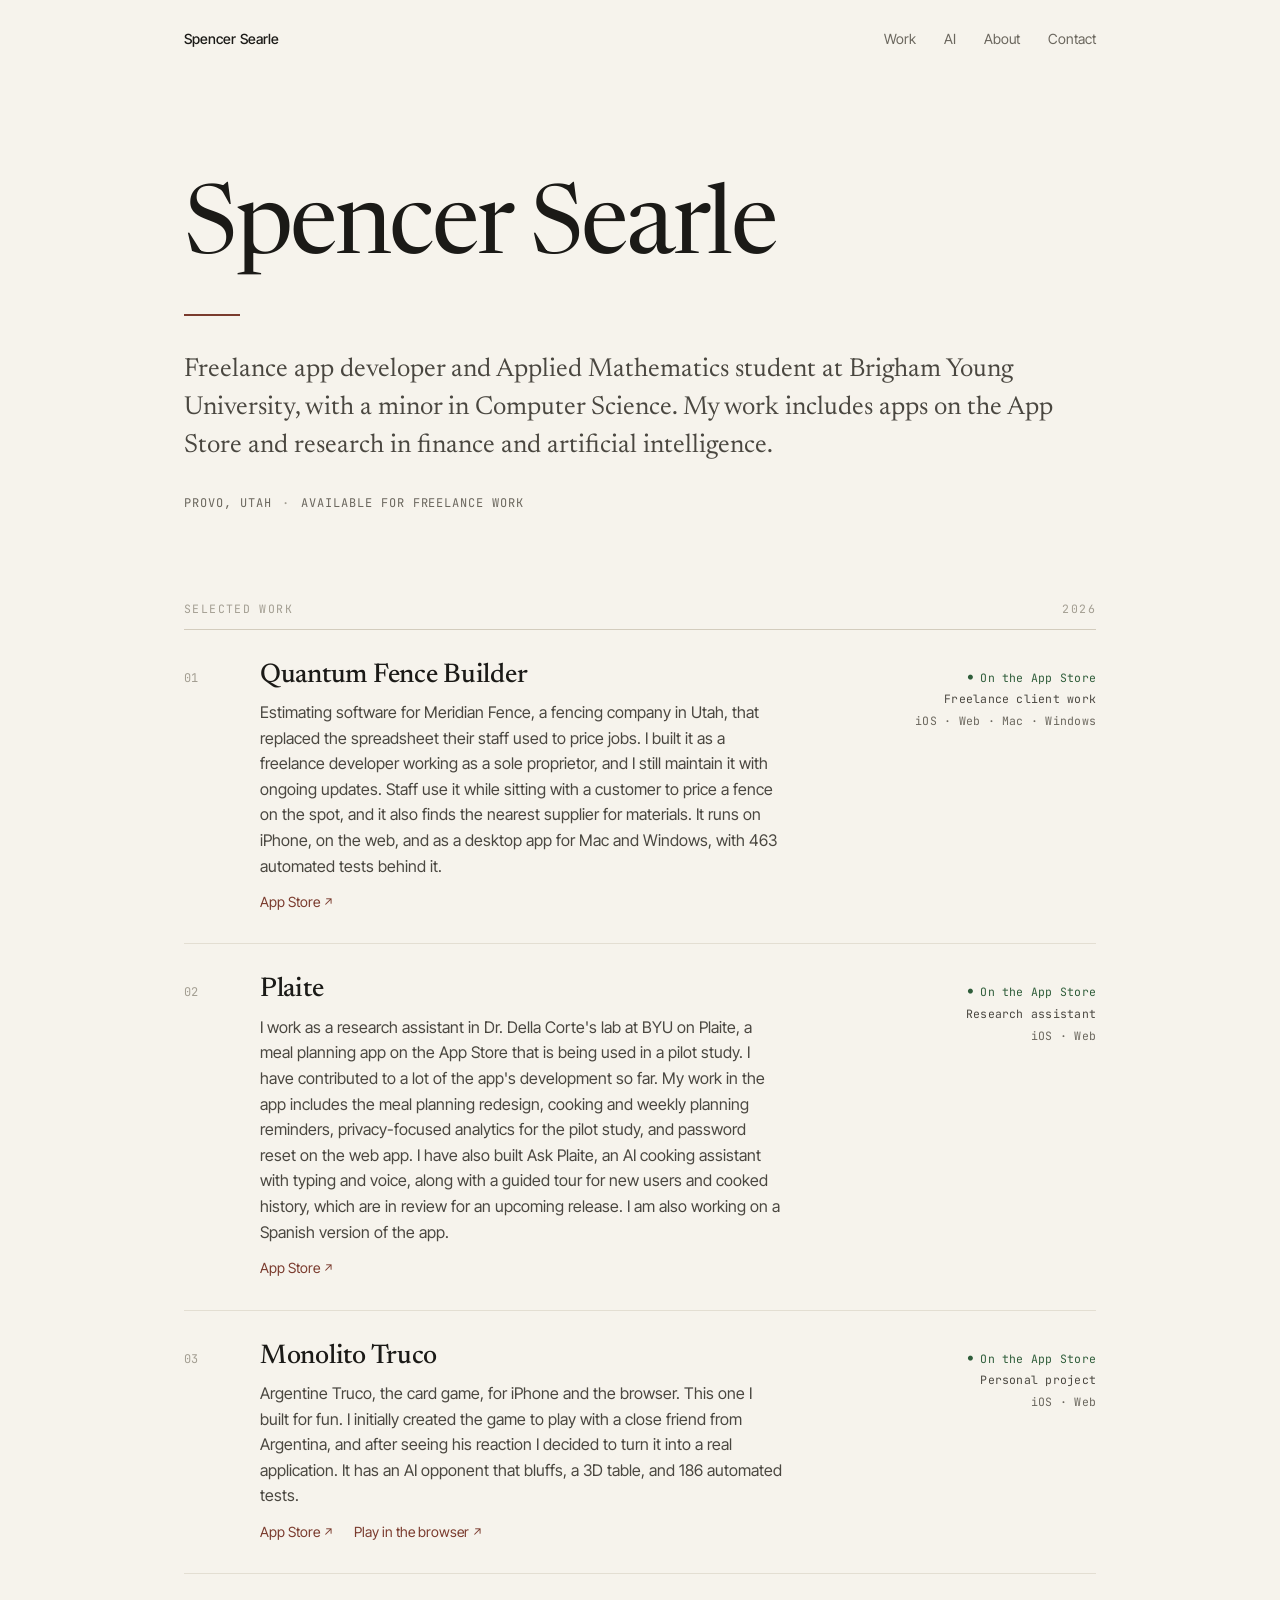
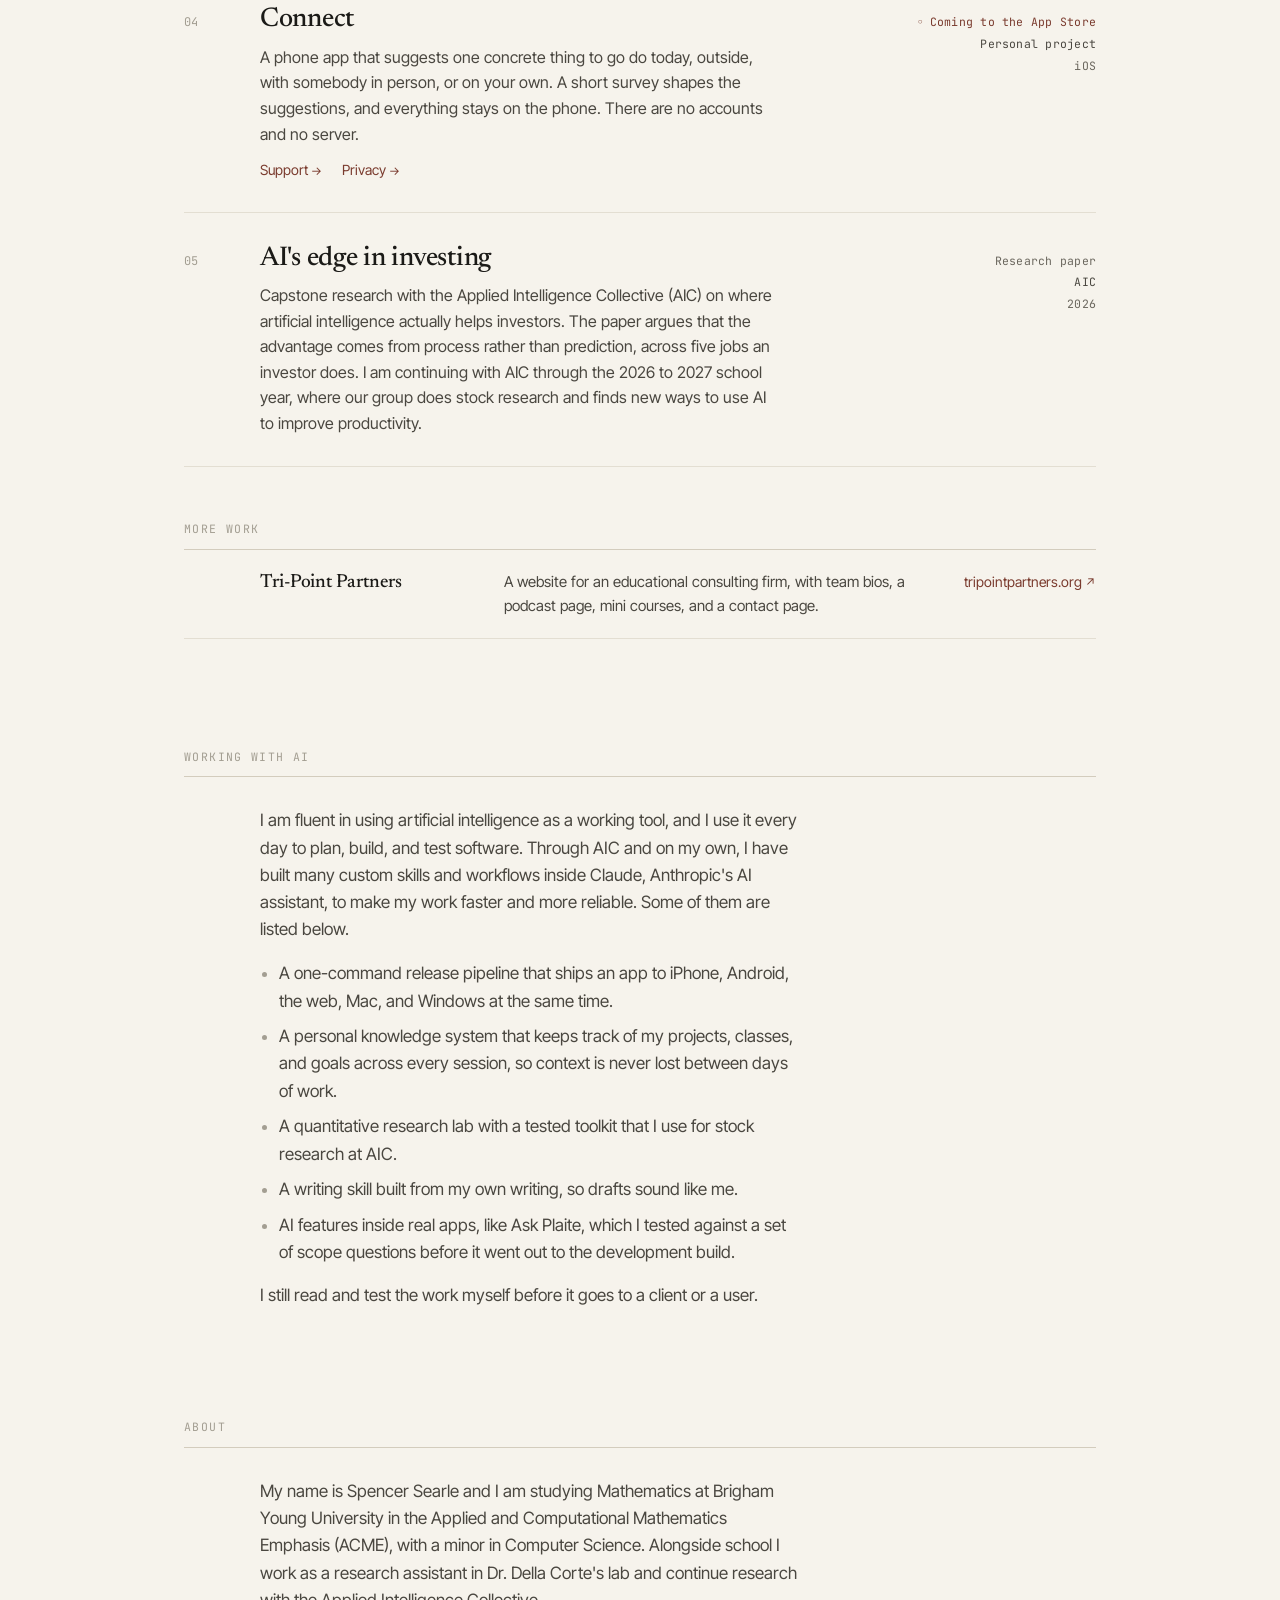
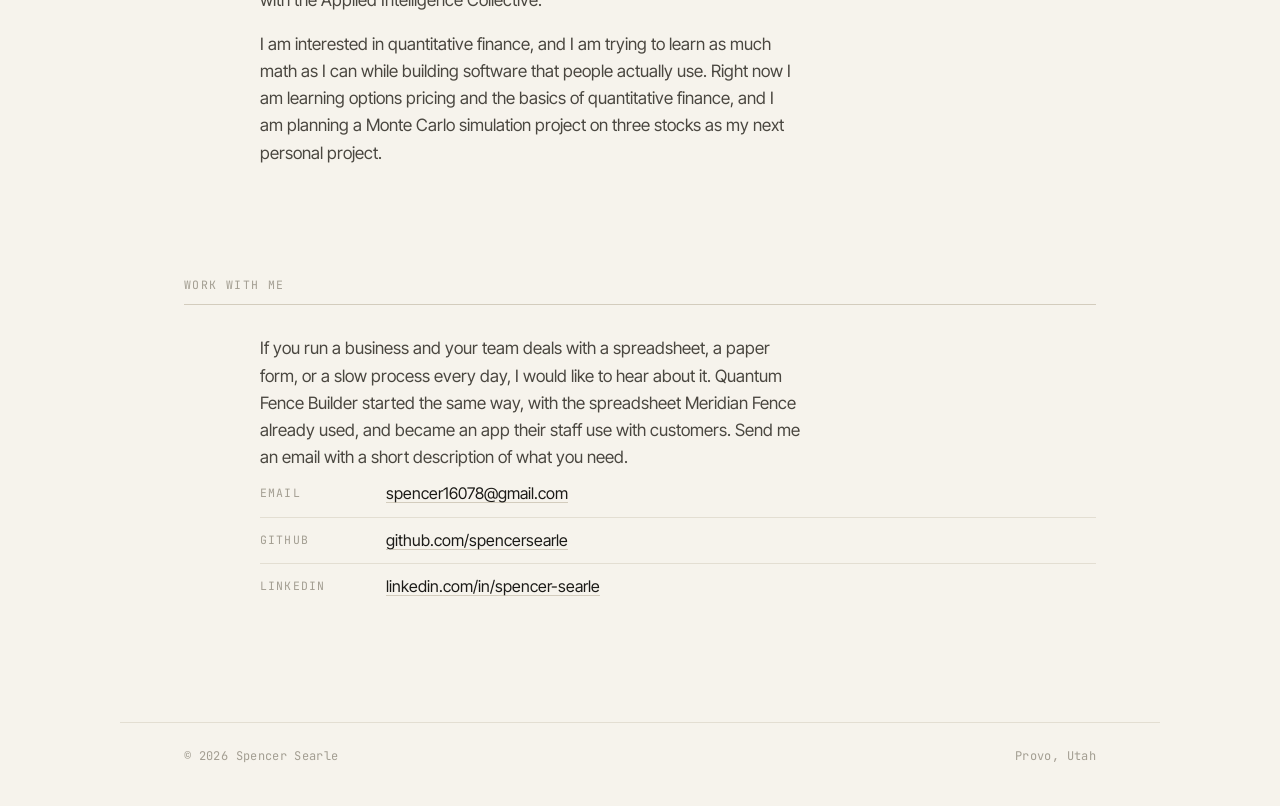
==== commit 9ccc569b: "Plaite: separate shipped work from work in review Co-Authored-By: Claude Opus 5.5 <noreply@anthropic" ====
--- a/index.html
+++ b/index.html
@@ -56,7 +56,7 @@
           <span class="n">02</span>
           <div>
             <h3>Plaite</h3>
-            <p>I work as a research assistant in Dr. Della Corte's lab at BYU on Plaite, a meal planning app on the App Store that is being used in a pilot study. I have contributed to a lot of the app's development so far. My work includes the meal planning redesign, Ask Plaite (an AI cooking assistant with voice support), Spanish localization, cooked history and rewards, a guided tour for new users, and the analytics for the pilot study.</p>
+            <p>I work as a research assistant in Dr. Della Corte's lab at BYU on Plaite, a meal planning app on the App Store that is being used in a pilot study. I have contributed to a lot of the app's development so far. My work in the app includes the meal planning redesign, cooking and weekly planning reminders, privacy-focused analytics for the pilot study, and password reset on the web app. I have also built Ask Plaite, an AI cooking assistant with typing and voice, along with a guided tour for new users and cooked history, which are in review for an upcoming release. I am also working on a Spanish version of the app.</p>
             <div class="links">
               <a href="https://apps.apple.com/us/app/plaite/id6738847946">App Store</a>
             </div>
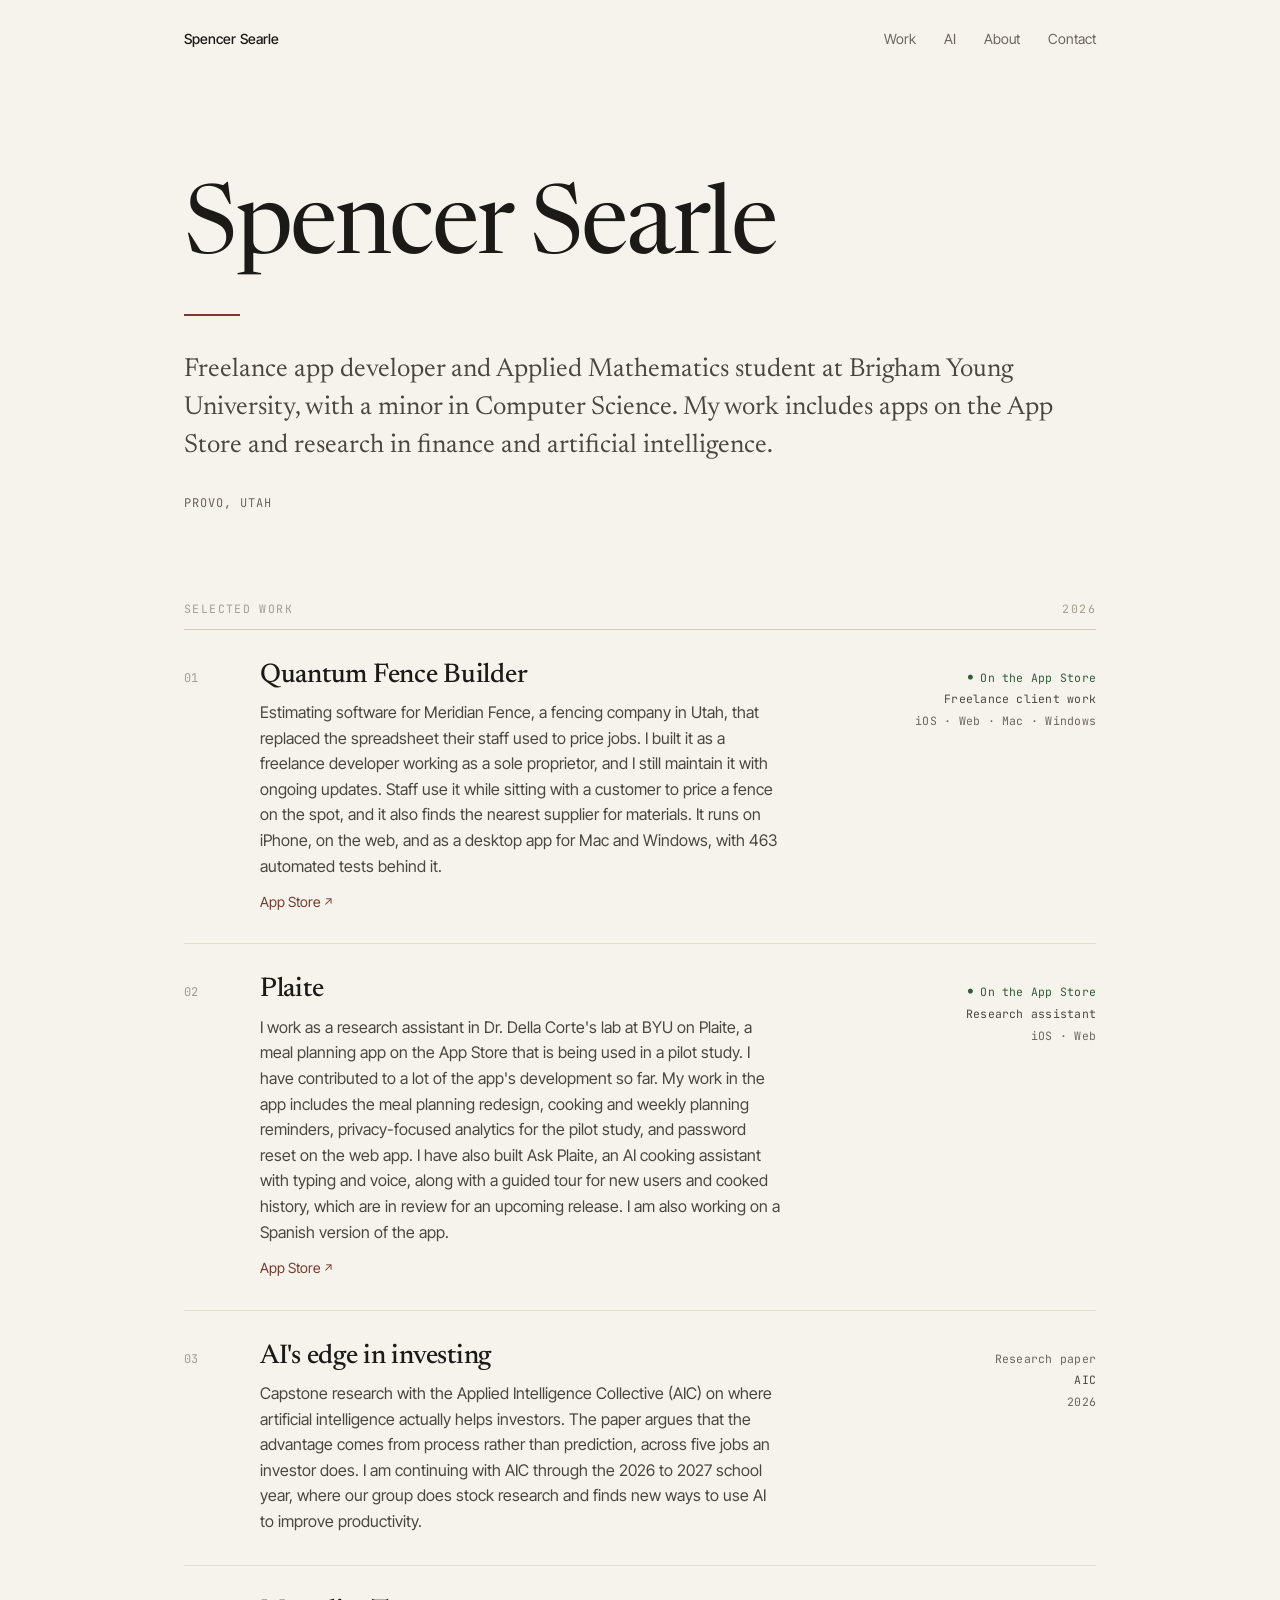
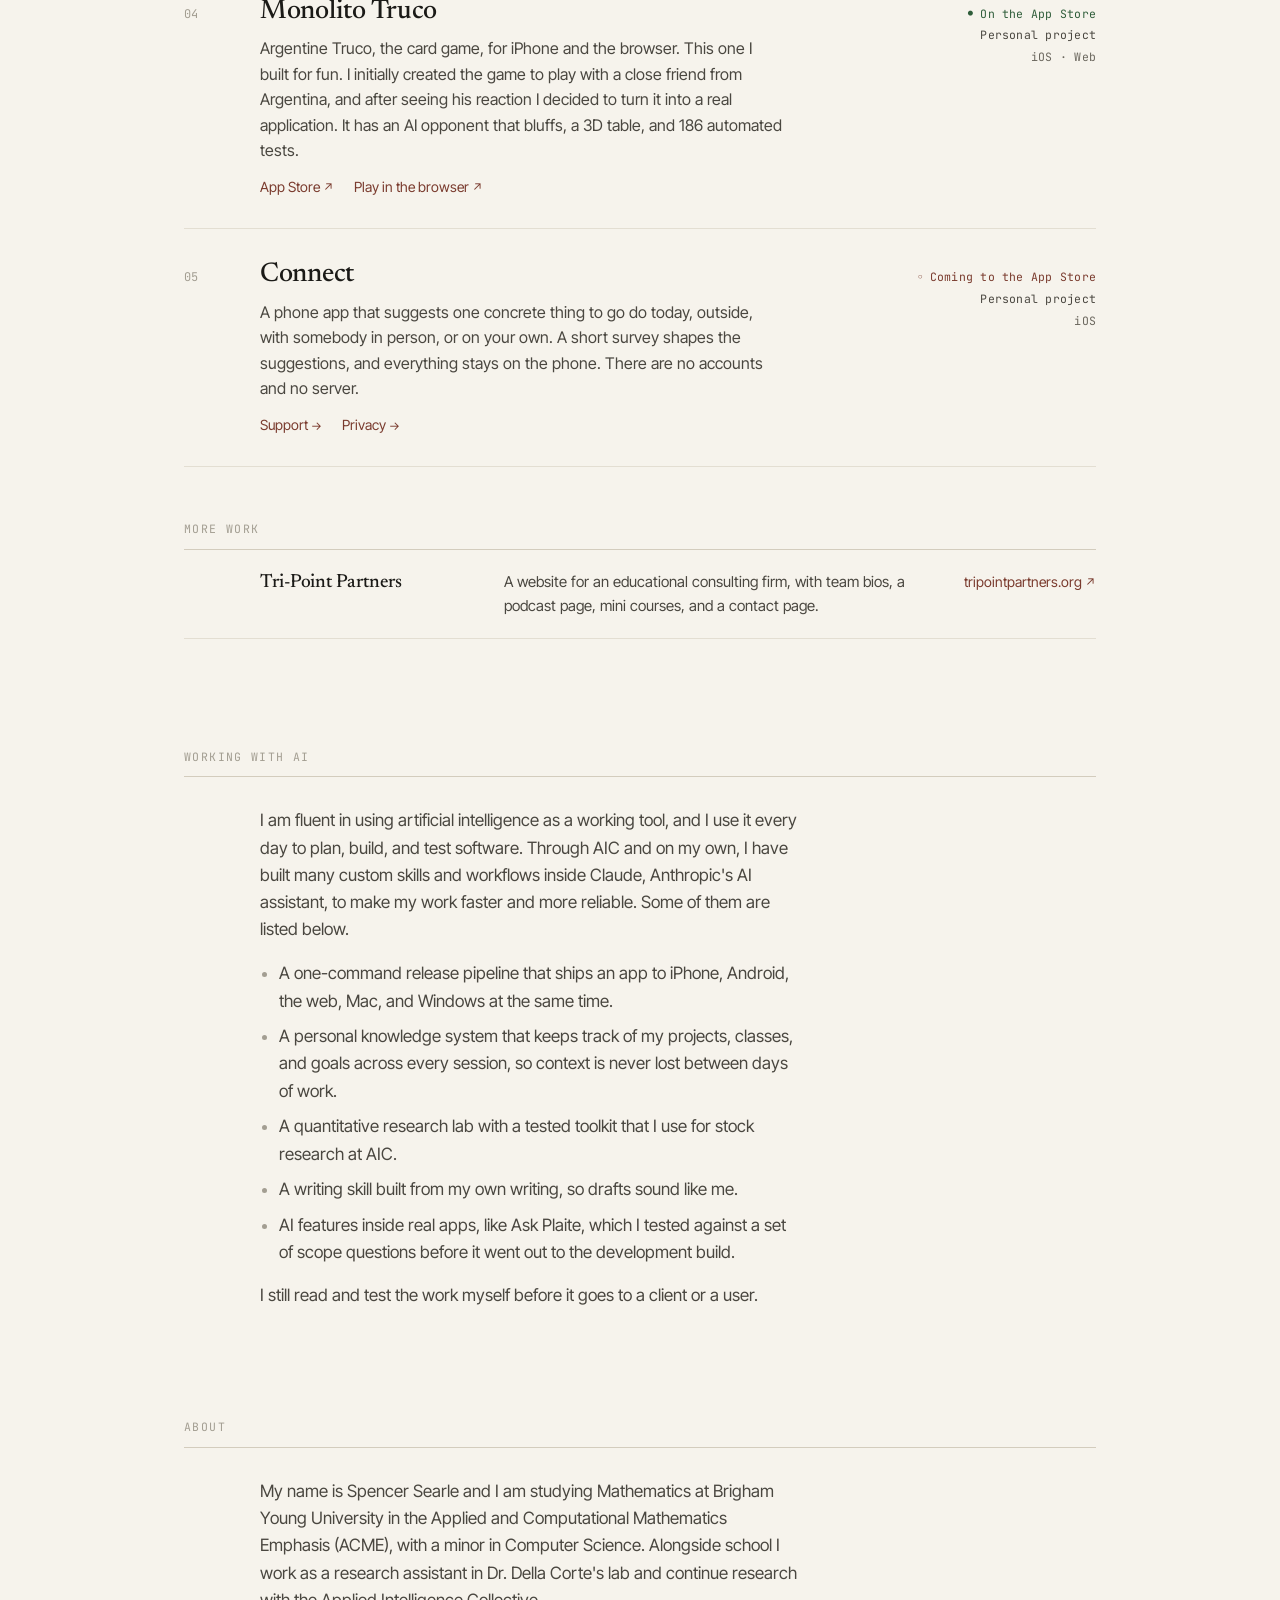
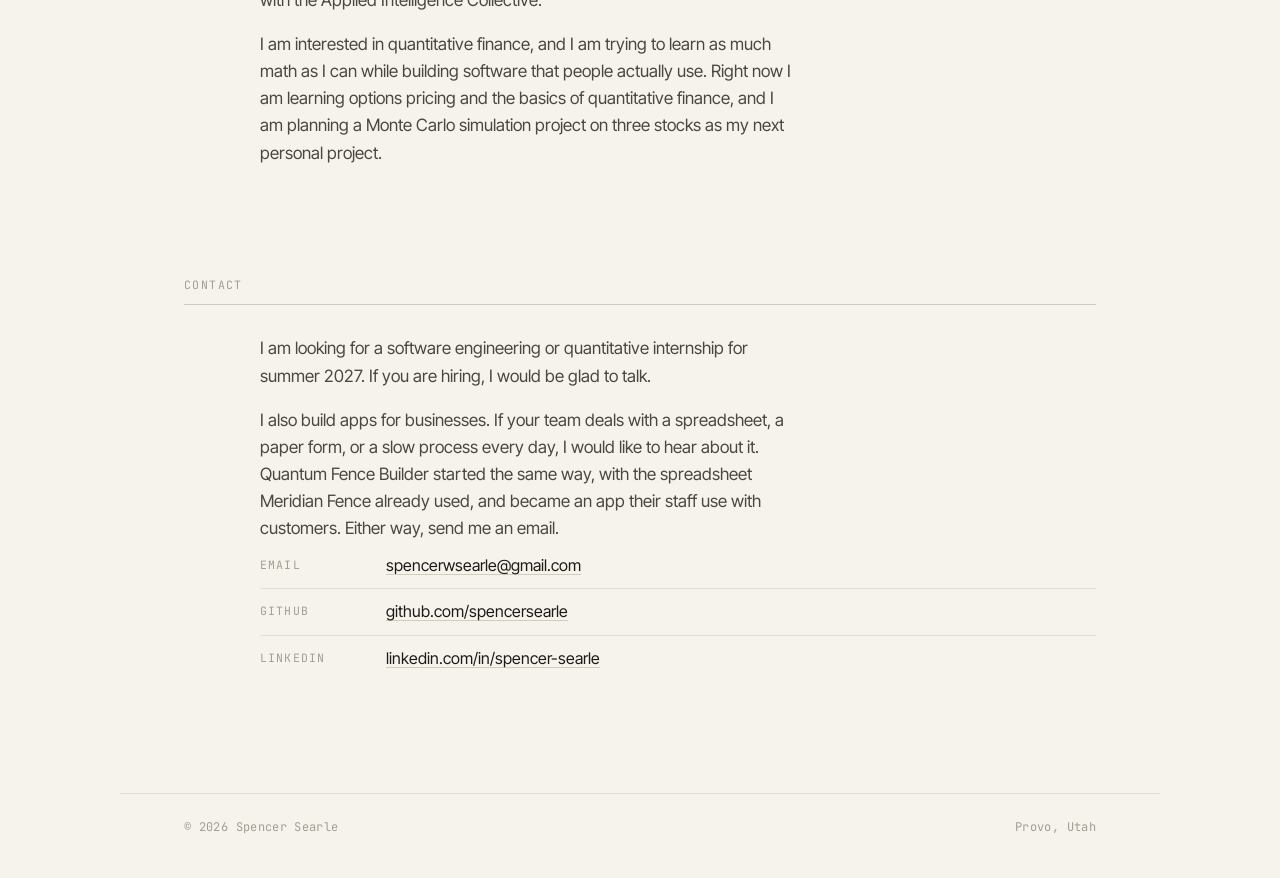
==== commit 23e84fdd: "Reorder work, retitle Contact for internships, add link preview, new email - Move AI's edge in inves" ====
--- a/index.html
+++ b/index.html
@@ -11,6 +11,11 @@
   <meta property="og:description" content="App developer and Applied and Computational Mathematics student at BYU. Freelance and research apps on the App Store.">
   <meta property="og:type" content="website">
   <meta property="og:url" content="https://spencersearle.github.io/">
+  <meta property="og:image" content="https://spencersearle.github.io/assets/og.png">
+  <meta property="og:image:width" content="1200">
+  <meta property="og:image:height" content="630">
+  <meta property="og:image:alt" content="Spencer Searle, app developer and Applied Mathematics student at Brigham Young University">
+  <meta name="twitter:card" content="summary_large_image">
   <link rel="icon" href="/assets/favicon.svg" type="image/svg+xml">
   <link rel="preconnect" href="https://fonts.googleapis.com">
   <link rel="preconnect" href="https://fonts.gstatic.com" crossorigin>
@@ -35,7 +40,7 @@
       <h1 class="hero-name">Spencer Searle</h1>
       <span class="hero-dash" aria-hidden="true"></span>
       <p class="hero-lede">Freelance app developer and Applied Mathematics student at Brigham Young University, with a minor in Computer Science. My work includes apps on the App Store and research in finance and artificial intelligence.</p>
-      <p class="meta-line"><span>Provo, Utah</span><span>Available for freelance work</span></p>
+      <p class="meta-line"><span>Provo, Utah</span></p>
     </section>
 
     <section class="wrap block" id="work" aria-labelledby="work-h">
@@ -66,6 +71,14 @@
         <li>
           <span class="n">03</span>
           <div>
+            <h3>AI's edge in investing</h3>
+            <p>Capstone research with the Applied Intelligence Collective (AIC) on where artificial intelligence actually helps investors. The paper argues that the advantage comes from process rather than prediction, across five jobs an investor does. I am continuing with AIC through the 2026 to 2027 school year, where our group does stock research and finds new ways to use AI to improve productivity.</p>
+          </div>
+          <div class="side"><span class="status">Research paper</span><span class="kind">AIC</span>2026</div>
+        </li>
+        <li>
+          <span class="n">04</span>
+          <div>
             <h3>Monolito Truco</h3>
             <p>Argentine Truco, the card game, for iPhone and the browser. This one I built for fun. I initially created the game to play with a close friend from Argentina, and after seeing his reaction I decided to turn it into a real application. It has an AI opponent that bluffs, a 3D table, and 186 automated tests.</p>
             <div class="links">
@@ -76,7 +89,7 @@
           <div class="side"><span class="status live">On the App Store</span><span class="kind">Personal project</span>iOS · Web</div>
         </li>
         <li>
-          <span class="n">04</span>
+          <span class="n">05</span>
           <div>
             <h3>Connect</h3>
             <p>A phone app that suggests one concrete thing to go do today, outside, with somebody in person, or on your own. A short survey shapes the suggestions, and everything stays on the phone. There are no accounts and no server.</p>
@@ -86,14 +99,6 @@
             </div>
           </div>
           <div class="side"><span class="status soon">Coming to the App Store</span><span class="kind">Personal project</span>iOS</div>
-        </li>
-        <li>
-          <span class="n">05</span>
-          <div>
-            <h3>AI's edge in investing</h3>
-            <p>Capstone research with the Applied Intelligence Collective (AIC) on where artificial intelligence actually helps investors. The paper argues that the advantage comes from process rather than prediction, across five jobs an investor does. I am continuing with AIC through the 2026 to 2027 school year, where our group does stock research and finds new ways to use AI to improve productivity.</p>
-          </div>
-          <div class="side"><span class="status">Research paper</span><span class="kind">AIC</span>2026</div>
         </li>
       </ol>
 
@@ -140,15 +145,16 @@
     </section>
 
     <section class="wrap block" id="contact" aria-labelledby="contact-h">
-      <h2 class="sec-head" id="contact-h"><span>Work with me</span><span></span></h2>
+      <h2 class="sec-head" id="contact-h"><span>Contact</span><span></span></h2>
       <div class="two-col">
         <span class="n"></span>
         <div>
           <div class="prose">
-            <p>If you run a business and your team deals with a spreadsheet, a paper form, or a slow process every day, I would like to hear about it. Quantum Fence Builder started the same way, with the spreadsheet Meridian Fence already used, and became an app their staff use with customers. Send me an email with a short description of what you need.</p>
+            <p>I am looking for a software engineering or quantitative internship for summer 2027. If you are hiring, I would be glad to talk.</p>
+            <p>I also build apps for businesses. If your team deals with a spreadsheet, a paper form, or a slow process every day, I would like to hear about it. Quantum Fence Builder started the same way, with the spreadsheet Meridian Fence already used, and became an app their staff use with customers. Either way, send me an email.</p>
           </div>
           <ul class="contact">
-            <li><span class="k">Email</span><a href="mailto:spencer16078@gmail.com">spencer16078@gmail.com</a></li>
+            <li><span class="k">Email</span><a href="mailto:spencerwsearle@gmail.com">spencerwsearle@gmail.com</a></li>
             <li><span class="k">GitHub</span><a href="https://github.com/spencersearle">github.com/spencersearle</a></li>
             <li><span class="k">LinkedIn</span><a href="https://www.linkedin.com/in/spencer-searle-163620233/">linkedin.com/in/spencer-searle</a></li>
           </ul>
